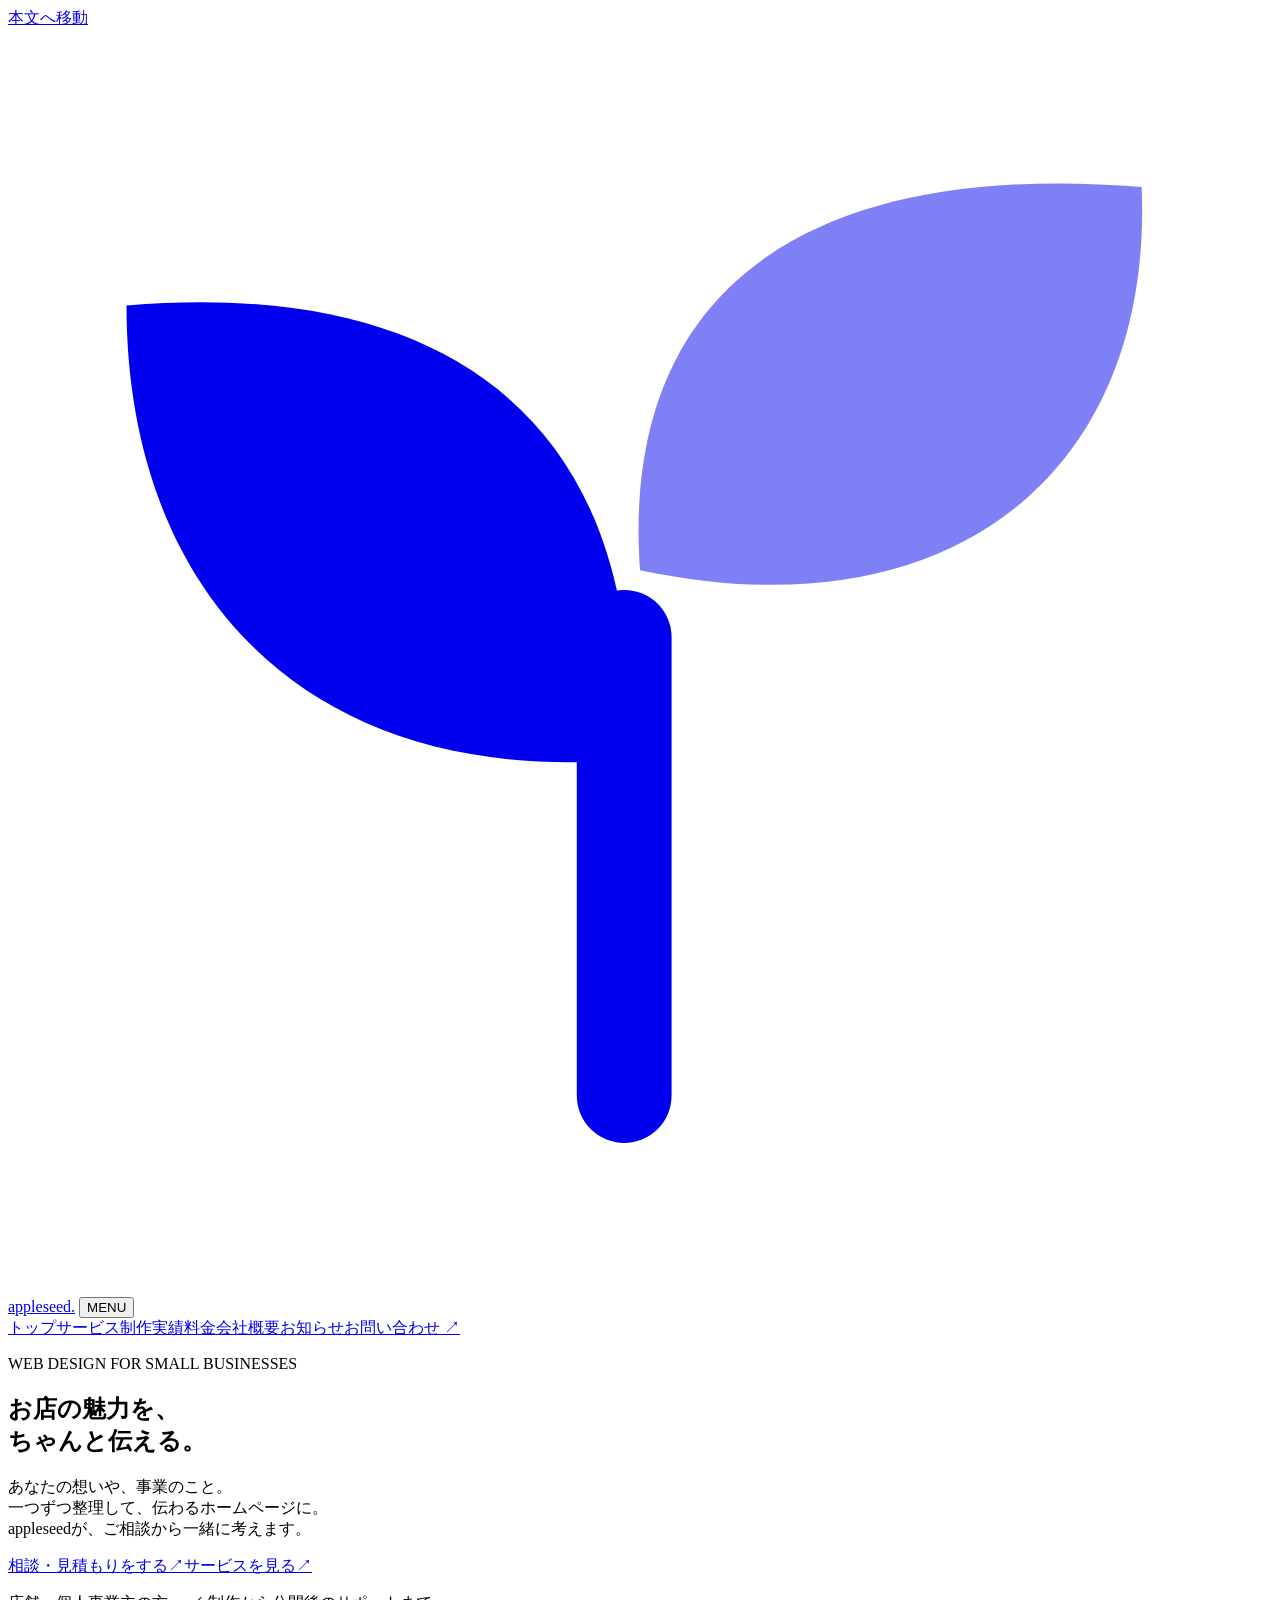
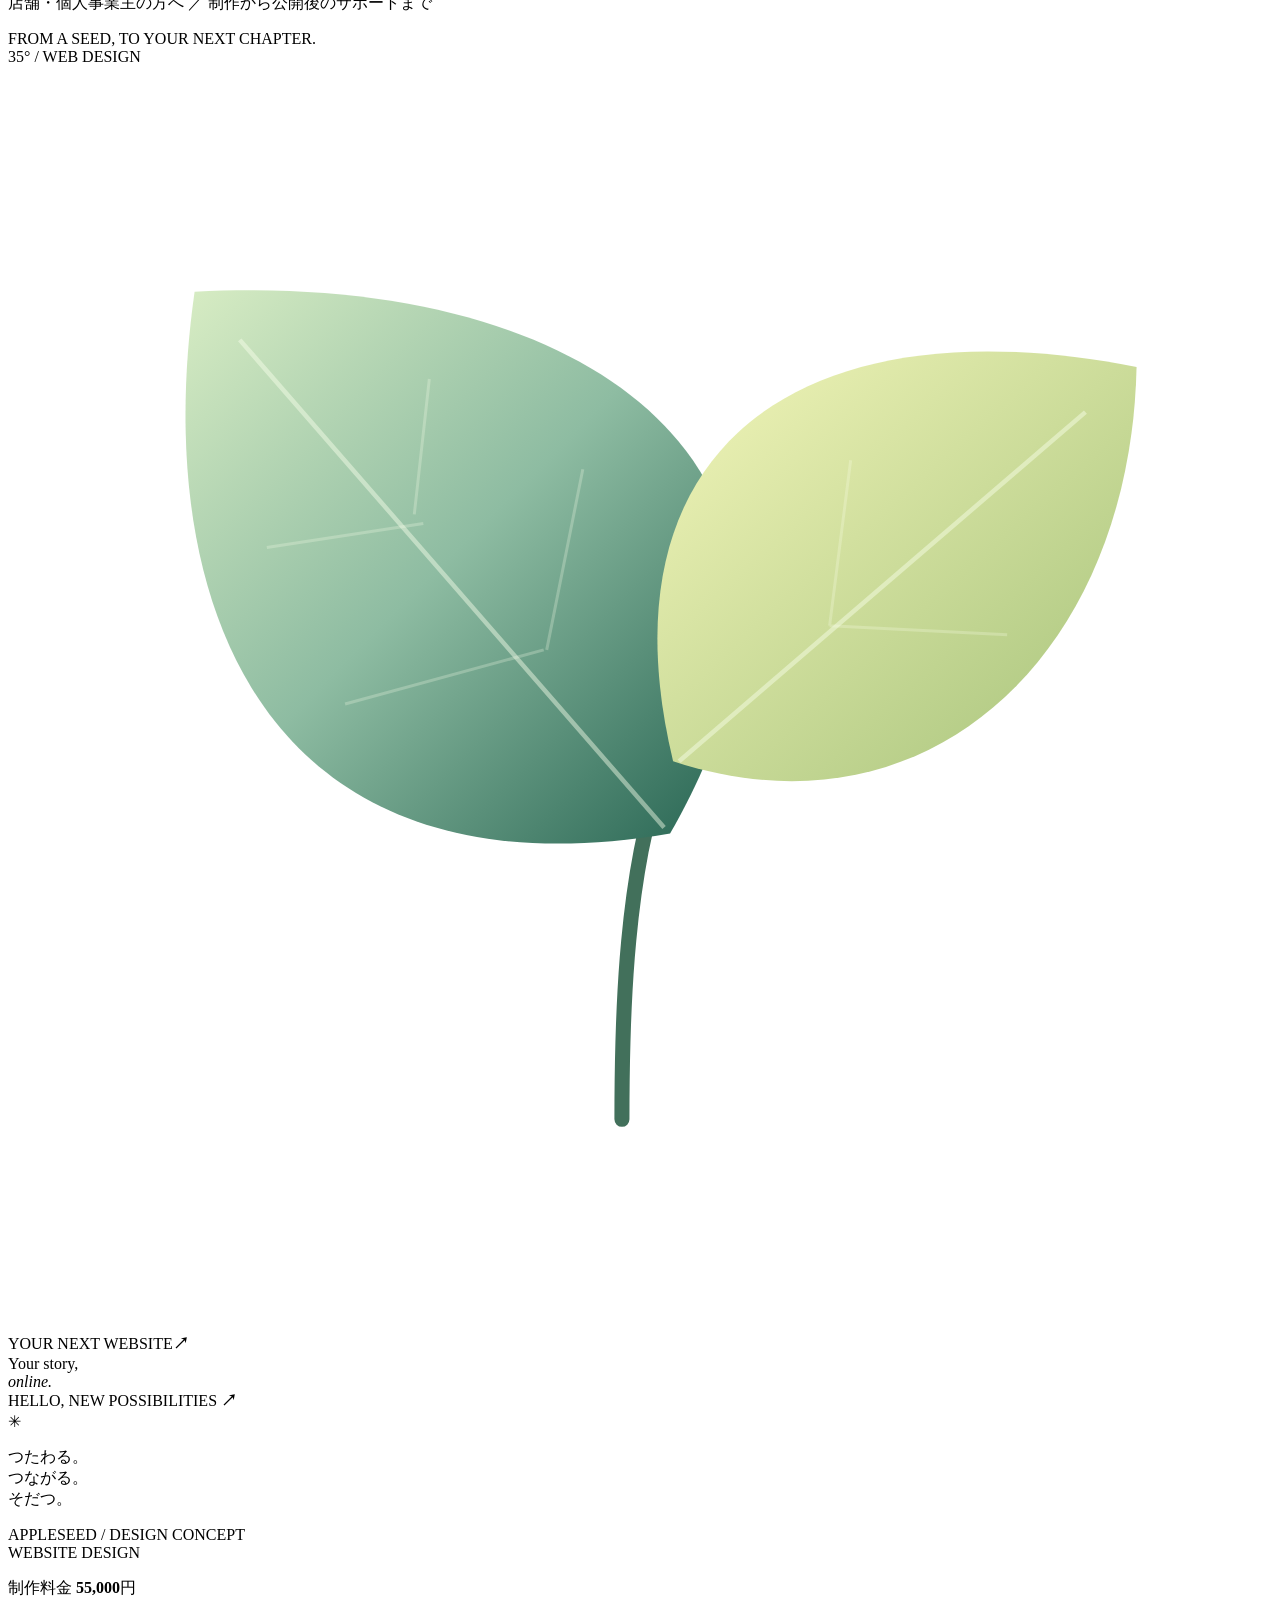
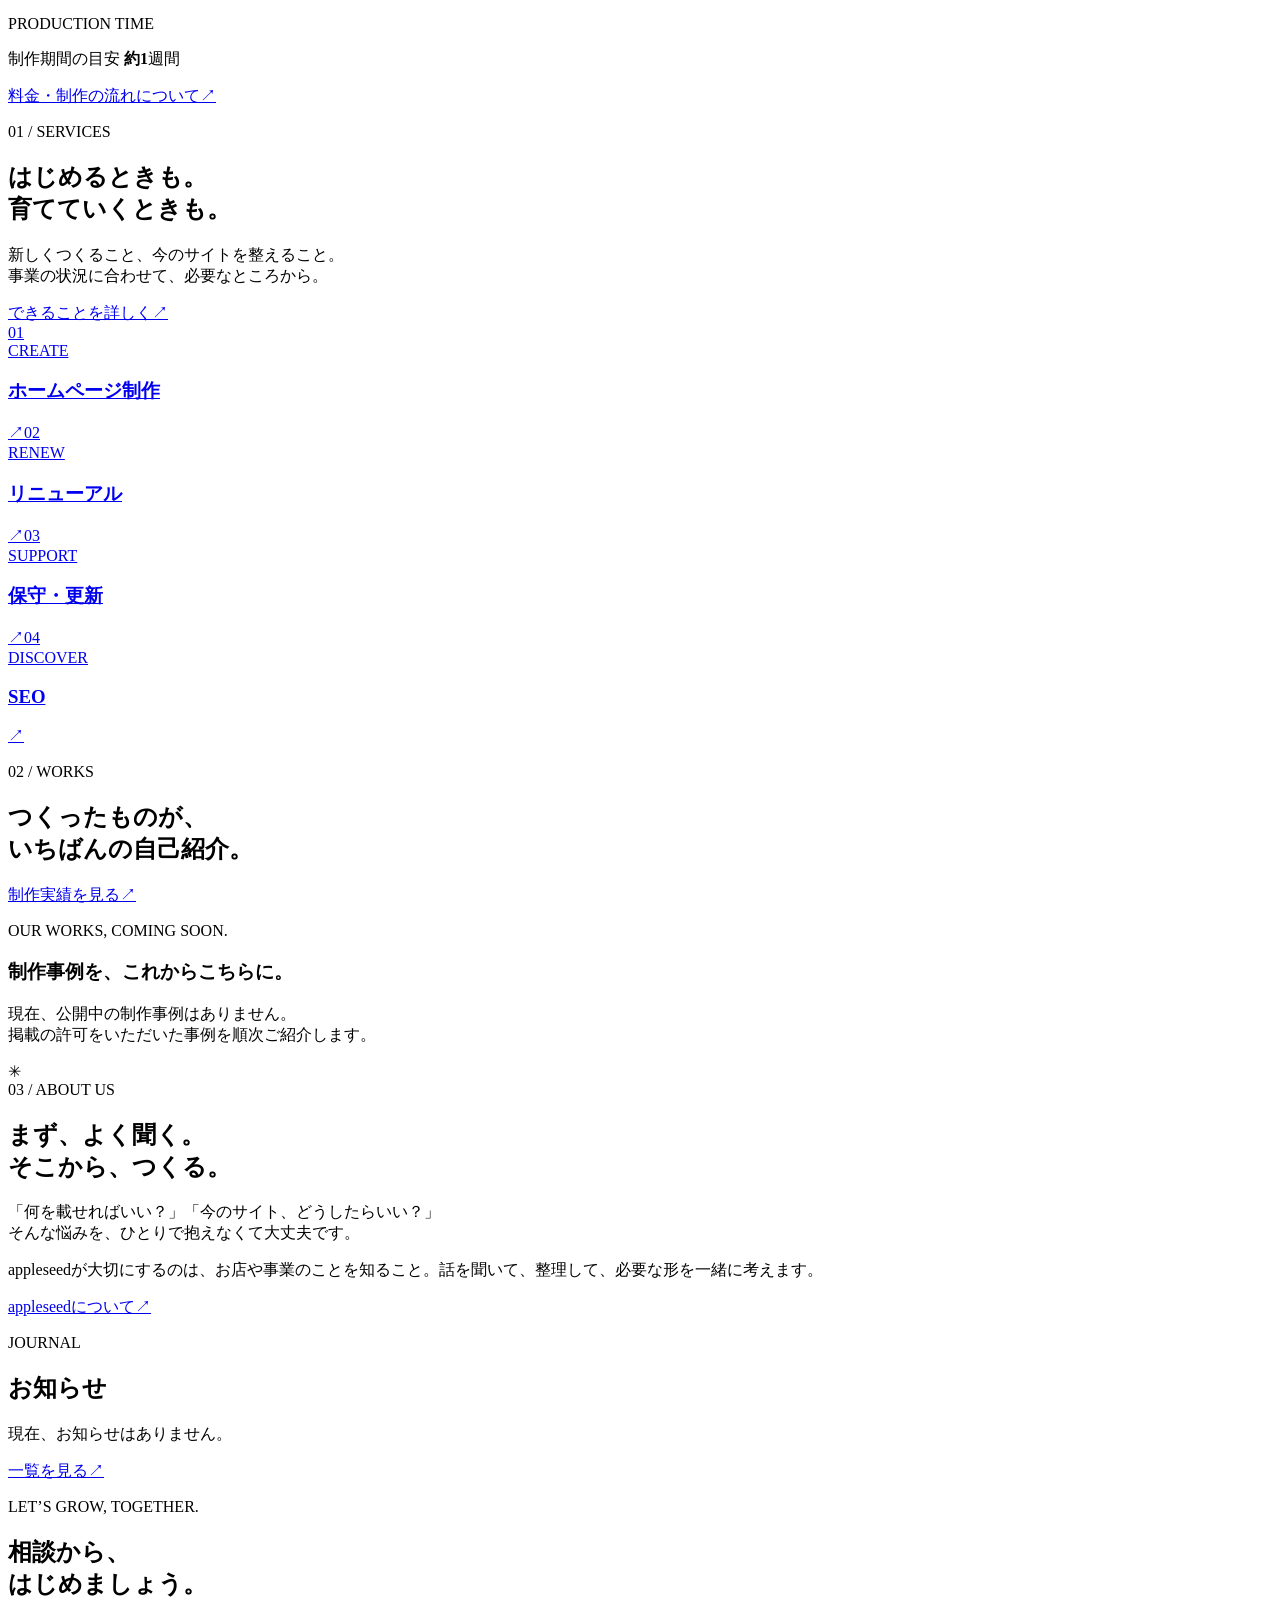
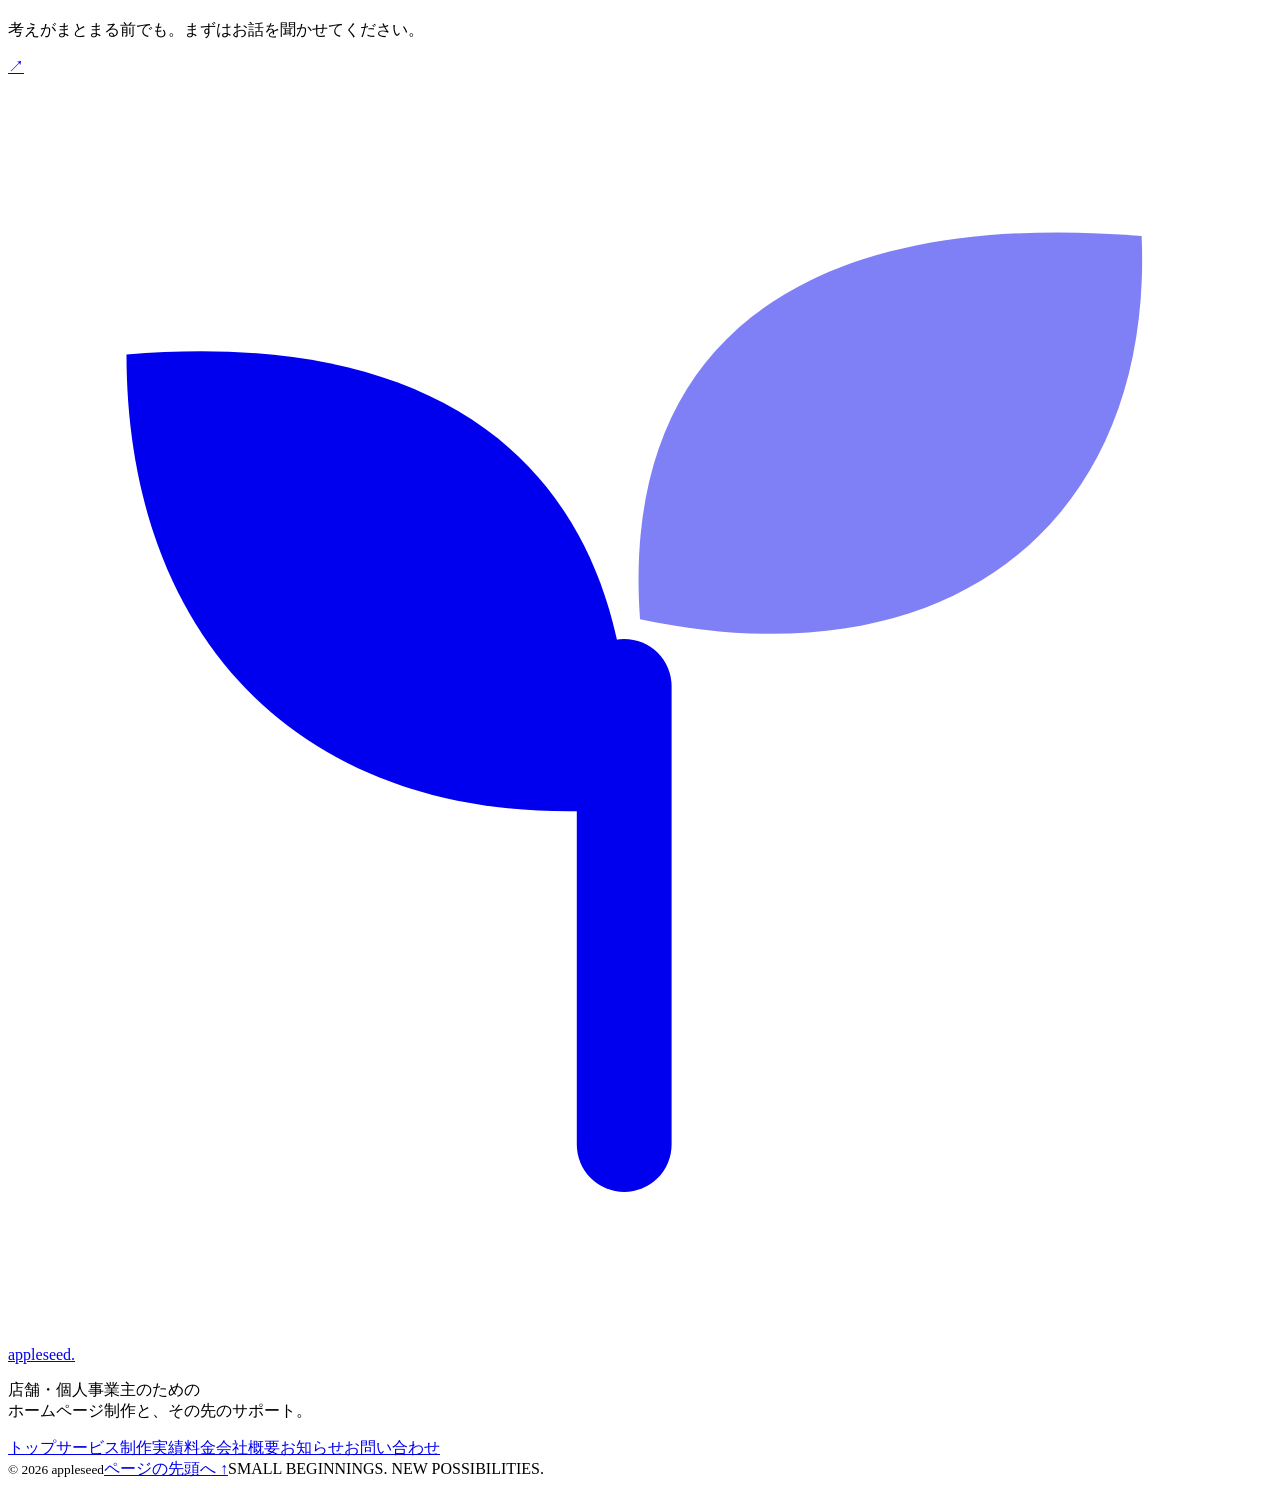
==== index.html @ d341de76 "Add files via upload" ====
<!doctype html>
<html lang="ja"><head>
<meta charset="utf-8"><meta name="viewport" content="width=device-width, initial-scale=1">
<title>appleseed｜店舗・個人事業主のホームページ制作</title><meta name="description" content="店舗・個人事業主のホームページ制作、リニューアル、保守・更新、SEO。appleseedは事業の悩みに向き合い、相談から一緒に考えます。"><meta name="theme-color" content="#f6f7f2">
<link rel="preconnect" href="https://fonts.googleapis.com"><link rel="preconnect" href="https://fonts.gstatic.com" crossorigin>
<link href="https://fonts.googleapis.com/css2?family=Manrope:wght@400;500;600;700;800&amp;family=Noto+Sans+JP:wght@400;500;600;700;800&amp;display=swap" rel="stylesheet">
<link rel="stylesheet" href="assets/css/style.css"><script src="assets/js/main.js" defer></script>
</head><body id="page-top" data-page="index.html"><a class="skip-link" href="#main">本文へ移動</a>
<header class="site-header"><div class="header-inner"><a class="brand" href="index.html" aria-label="appleseed トップ"><svg class="brand-mark" viewBox="0 0 32 32" fill="none" aria-hidden="true"><path d="M15.6 27V15.4" stroke="currentColor" stroke-width="2.4" stroke-linecap="round"/><path d="M15.7 18.5C7.5 19.2 3 14.2 3 7c8.2-.7 13.2 3 12.7 11.5Z" fill="currentColor"/><path d="M16 13.7C15.5 6.7 20.1 3.3 28.7 4c.3 7.1-4.7 11.4-12.7 9.7Z" fill="currentColor" opacity=".5"/></svg><span>appleseed<span class="brand-dot">.</span></span></a>
<button class="menu-toggle" type="button" aria-expanded="false" aria-controls="primary-nav" aria-label="メニューを開く"><span>MENU</span><i aria-hidden="true"></i></button>
<nav id="primary-nav" class="primary-nav" aria-label="メインナビゲーション"><a href="index.html" aria-current="page">トップ</a><a href="services.html">サービス</a><a href="works.html">制作実績</a><a href="pricing.html">料金</a><a href="about.html">会社概要</a><a href="news.html">お知らせ</a><a class="nav-contact" href="contact.html">お問い合わせ <span class="arrow" aria-hidden="true">↗</span></a></nav>
</div></header><main id="main">
<section class="wrap home-hero"><div class="hero-copy"><p class="eyebrow"><span class="status-dot"></span>WEB DESIGN FOR SMALL BUSINESSES</p><h1>お店の魅力を、<br><span>ちゃんと伝える。</span></h1><p class="hero-description">あなたの想いや、事業のこと。<br>一つずつ整理して、伝わるホームページに。<br>appleseedが、ご相談から一緒に考えます。</p><div class="hero-actions"><a class="button button-primary" href="contact.html">相談・見積もりをする<span class="arrow" aria-hidden="true">↗</span></a><a class="text-link" href="services.html">サービスを見る<span class="arrow" aria-hidden="true">↗</span></a></div><p class="hero-audience">店舗・個人事業主の方へ <span>／</span> 制作から公開後のサポートまで</p></div><div class="hero-art" role="img" aria-label="種が芽吹くモチーフと、ホームページのデザインを組み合わせたイメージ">
  <span class="art-caption">FROM A SEED, TO YOUR NEXT CHAPTER.</span>
  <div class="art-orbit"></div><span class="art-coordinate">35° / WEB DESIGN</span>
  <svg class="seed-sculpture" viewBox="0 0 420 420" aria-hidden="true"><defs><linearGradient id="leaf-a" x1="0" y1="0" x2="1" y2="1"><stop stop-color="#d7ecc3"/><stop offset=".48" stop-color="#8ebca2"/><stop offset="1" stop-color="#256351"/></linearGradient><linearGradient id="leaf-b" x1="0" y1="0" x2="1" y2="1"><stop stop-color="#f3f6ba"/><stop offset="1" stop-color="#a5c27a"/></linearGradient></defs><path d="M204 350c0-70 6-115 33-158" fill="none" stroke="#42705b" stroke-width="5" stroke-linecap="round"/><path d="M220 255C86 278 47 180 62 75c137-7 225 64 158 180Z" fill="url(#leaf-a)"/><path d="M221 231C196 127 263 78 375 100c-2 95-69 159-154 131Z" fill="url(#leaf-b)"/><path d="M218 253 77 91M223 231l135-116" stroke="#f9ffeb" stroke-opacity=".45" stroke-width="1.5"/><path d="m135 149 5-45m39 90 12-60m-53 18-52 8m92 34-66 18m161-26 7-55m-7 55 59 3" stroke="#f9ffeb" stroke-opacity=".25" fill="none"/></svg>
  <div class="design-window"><div class="window-toolbar"><span><i></i><i></i><i></i></span><span>YOUR NEXT WEBSITE</span><b>↗</b></div><div class="window-content"><div class="window-brand">Your story,<br><em>online.</em></div><div class="window-layout"><span></span><span></span><span></span></div><span class="window-button">HELLO, NEW POSSIBILITIES <b>↗</b></span></div></div>
  <div class="art-note"><span>✳</span><p>つたわる。<br>つながる。<br>そだつ。</p></div><span class="art-bottom">APPLESEED / DESIGN CONCEPT</span>
</div></section>
<div class="wrap"><div class="facts-bar"><div><span class="tiny-label">WEBSITE DESIGN</span><p>制作料金 <strong>55,000</strong><span>円</span></p></div><div><span class="tiny-label">PRODUCTION TIME</span><p>制作期間の目安 <strong>約1</strong><span>週間</span></p></div><a class="text-link" href="pricing.html">料金・制作の流れについて<span class="arrow" aria-hidden="true">↗</span></a></div></div>
<section class="wrap section home-services"><div class="section-intro"><p class="eyebrow">01 / SERVICES</p><h2>はじめるときも。<br>育てていくときも。</h2><p>新しくつくること、今のサイトを整えること。<br>事業の状況に合わせて、必要なところから。</p><a class="text-link" href="services.html">できることを詳しく<span class="arrow" aria-hidden="true">↗</span></a></div><div class="service-preview-list"><a class="service-preview-row" href="services.html#service-01"><span class="row-number">01</span><div><span class="tiny-label">CREATE</span><h3>ホームページ制作</h3></div><span class="arrow" aria-hidden="true">↗</span></a><a class="service-preview-row" href="services.html#service-02"><span class="row-number">02</span><div><span class="tiny-label">RENEW</span><h3>リニューアル</h3></div><span class="arrow" aria-hidden="true">↗</span></a><a class="service-preview-row" href="services.html#service-03"><span class="row-number">03</span><div><span class="tiny-label">SUPPORT</span><h3>保守・更新</h3></div><span class="arrow" aria-hidden="true">↗</span></a><a class="service-preview-row" href="services.html#service-04"><span class="row-number">04</span><div><span class="tiny-label">DISCOVER</span><h3>SEO</h3></div><span class="arrow" aria-hidden="true">↗</span></a></div></section>
<section class="works-teaser"><div class="wrap section"><div class="section-heading"><div><p class="eyebrow">02 / WORKS</p><h2>つくったものが、<br>いちばんの自己紹介。</h2></div><a class="text-link" href="works.html">制作実績を見る<span class="arrow" aria-hidden="true">↗</span></a></div><div class="works-placeholder"><div class="outline-browser" aria-hidden="true"><span></span><i></i><i></i><i></i></div><div><p class="tiny-label">OUR WORKS, COMING SOON.</p><h3>制作事例を、これからこちらに。</h3><p>現在、公開中の制作事例はありません。<br>掲載の許可をいただいた事例を順次ご紹介します。</p></div><span class="placeholder-flower" aria-hidden="true">✳</span></div></div></section>
<section class="wrap section home-about"><div class="about-statement"><span class="eyebrow">03 / ABOUT US</span><h2>まず、よく聞く。<br>そこから、つくる。</h2><div class="statement-line"></div></div><div class="about-message"><p>「何を載せればいい？」「今のサイト、どうしたらいい？」<br>そんな悩みを、ひとりで抱えなくて大丈夫です。</p><p>appleseedが大切にするのは、お店や事業のことを知ること。話を聞いて、整理して、必要な形を一緒に考えます。</p><a class="text-link" href="about.html">appleseedについて<span class="arrow" aria-hidden="true">↗</span></a></div></section>
<section class="wrap home-news"><div><p class="eyebrow">JOURNAL</p><h2>お知らせ</h2></div><p>現在、お知らせはありません。</p><a class="text-link" href="news.html">一覧を見る<span class="arrow" aria-hidden="true">↗</span></a></section></main><section class="contact-banner"><div class="wrap banner-inner"><div><p class="eyebrow">LET’S GROW, TOGETHER.</p><h2>相談から、<br class="small-only">はじめましょう。</h2><p>考えがまとまる前でも。まずはお話を聞かせてください。</p></div><a href="contact.html" class="circle-link" aria-label="お問い合わせページへ"><span class="arrow" aria-hidden="true">↗</span></a></div></section><footer class="site-footer"><div class="wrap footer-top"><div><a class="brand" href="index.html" aria-label="appleseed トップ"><svg class="brand-mark" viewBox="0 0 32 32" fill="none" aria-hidden="true"><path d="M15.6 27V15.4" stroke="currentColor" stroke-width="2.4" stroke-linecap="round"/><path d="M15.7 18.5C7.5 19.2 3 14.2 3 7c8.2-.7 13.2 3 12.7 11.5Z" fill="currentColor"/><path d="M16 13.7C15.5 6.7 20.1 3.3 28.7 4c.3 7.1-4.7 11.4-12.7 9.7Z" fill="currentColor" opacity=".5"/></svg><span>appleseed<span class="brand-dot">.</span></span></a><p>店舗・個人事業主のための<br>ホームページ制作と、その先のサポート。</p></div><nav aria-label="フッターナビゲーション"><a href="index.html">トップ</a><a href="services.html">サービス</a><a href="works.html">制作実績</a><a href="pricing.html">料金</a><a href="about.html">会社概要</a><a href="news.html">お知らせ</a><a href="contact.html">お問い合わせ</a></nav></div><div class="wrap footer-bottom"><small>© <span id="year">2026</span> appleseed</small><a href="#page-top">ページの先頭へ ↑</a><span>SMALL BEGINNINGS. NEW POSSIBILITIES.</span></div></footer></body></html>
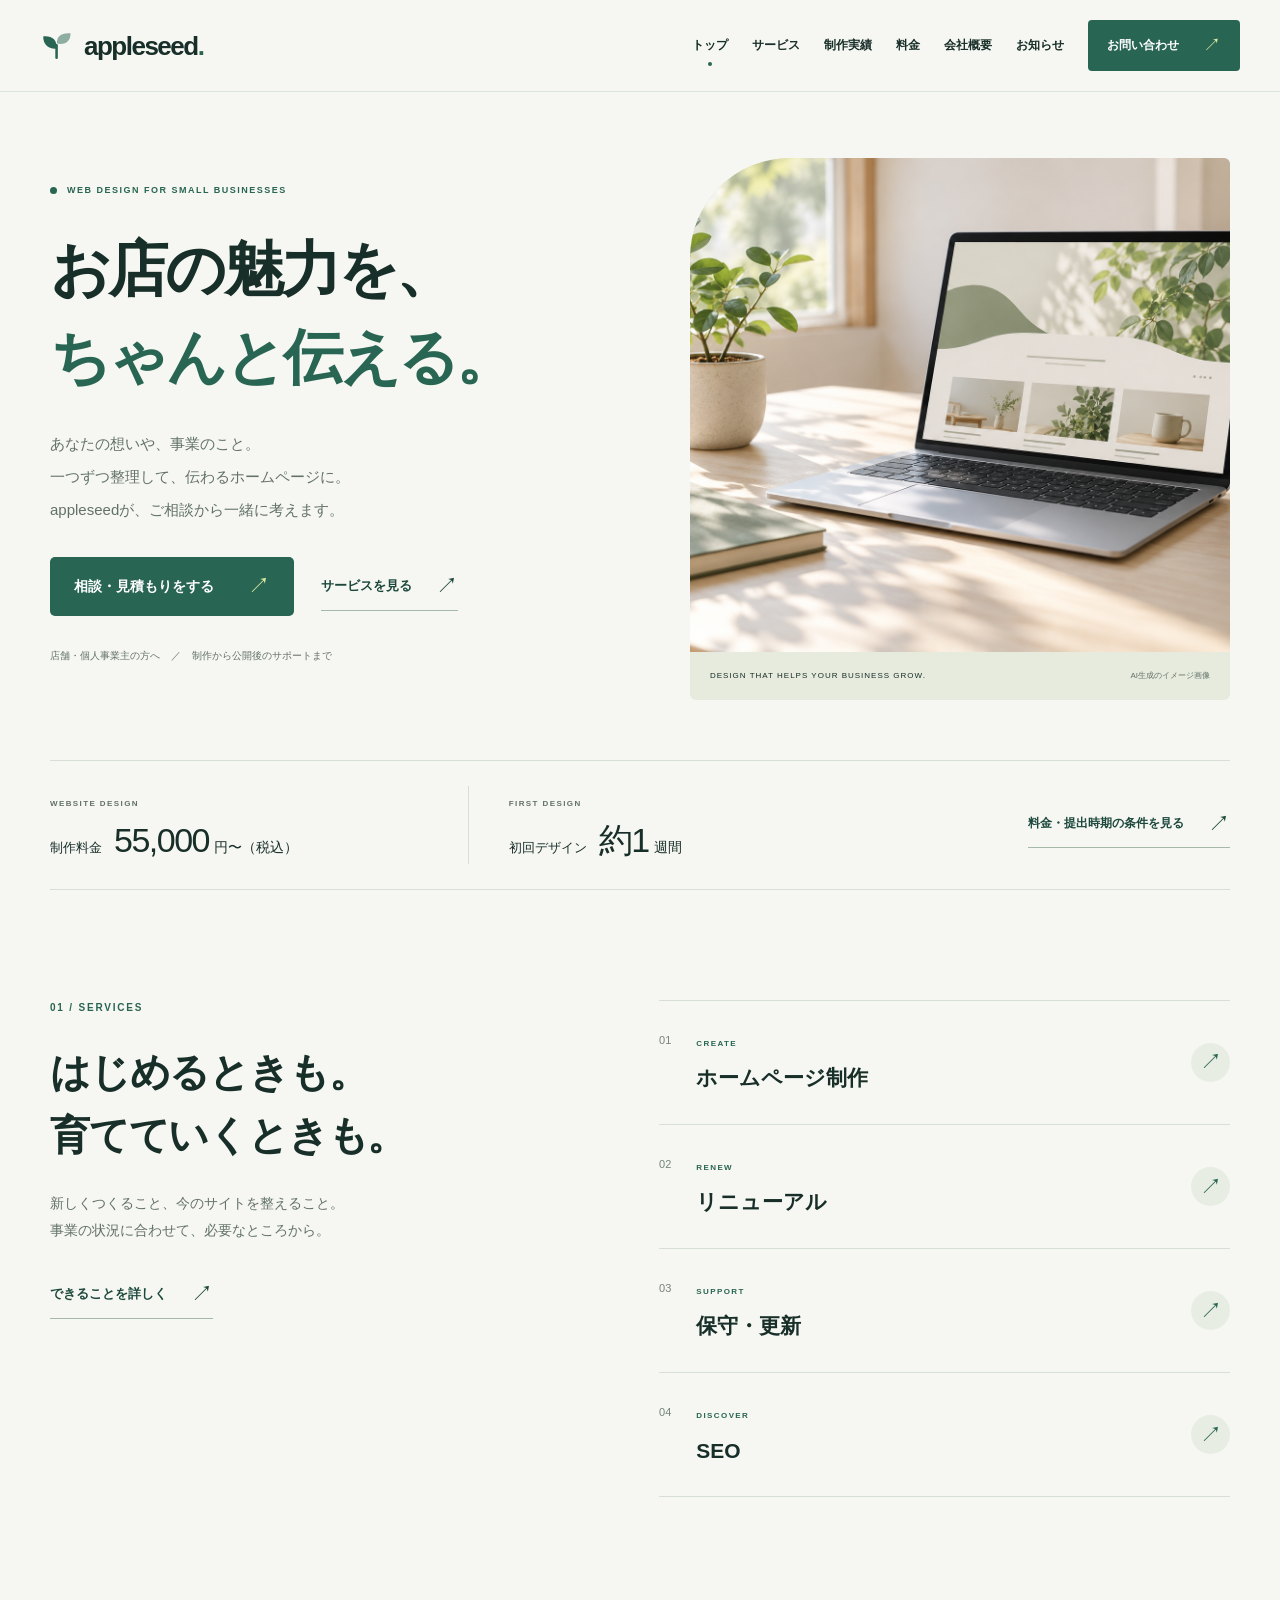
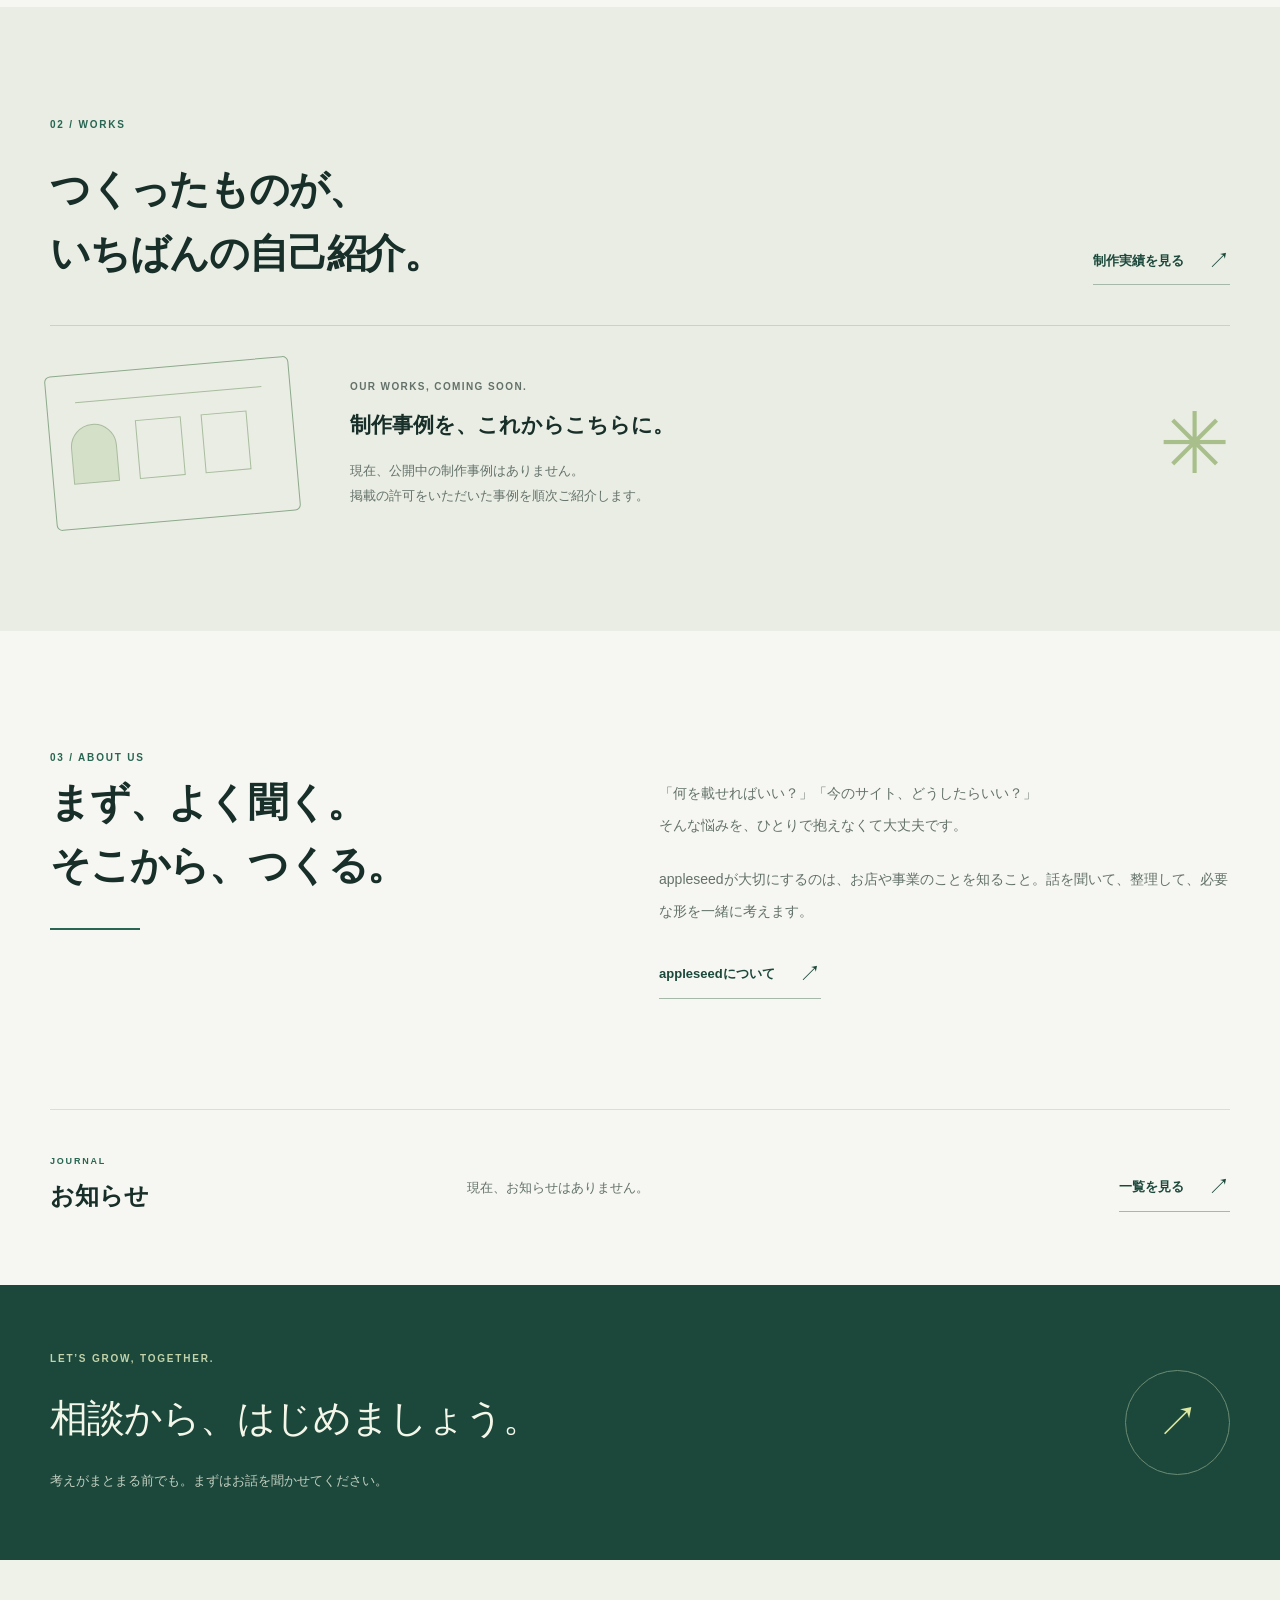
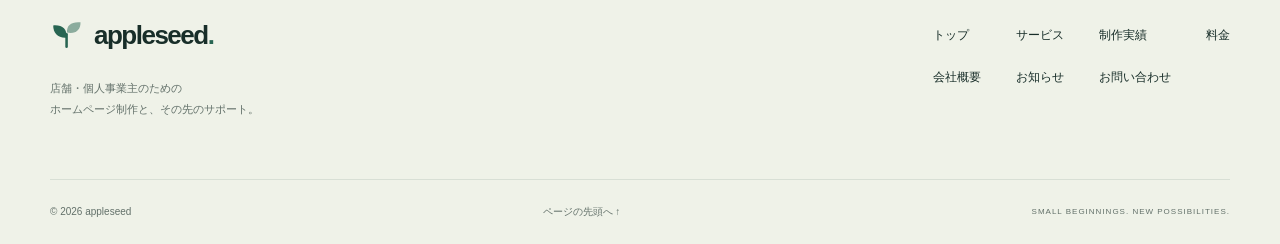
==== commit b9c2b207: "Add files via upload" ====
--- a/index.html
+++ b/index.html
@@ -10,15 +10,9 @@
 <button class="menu-toggle" type="button" aria-expanded="false" aria-controls="primary-nav" aria-label="メニューを開く"><span>MENU</span><i aria-hidden="true"></i></button>
 <nav id="primary-nav" class="primary-nav" aria-label="メインナビゲーション"><a href="index.html" aria-current="page">トップ</a><a href="services.html">サービス</a><a href="works.html">制作実績</a><a href="pricing.html">料金</a><a href="about.html">会社概要</a><a href="news.html">お知らせ</a><a class="nav-contact" href="contact.html">お問い合わせ <span class="arrow" aria-hidden="true">↗</span></a></nav>
 </div></header><main id="main">
-<section class="wrap home-hero"><div class="hero-copy"><p class="eyebrow"><span class="status-dot"></span>WEB DESIGN FOR SMALL BUSINESSES</p><h1>お店の魅力を、<br><span>ちゃんと伝える。</span></h1><p class="hero-description">あなたの想いや、事業のこと。<br>一つずつ整理して、伝わるホームページに。<br>appleseedが、ご相談から一緒に考えます。</p><div class="hero-actions"><a class="button button-primary" href="contact.html">相談・見積もりをする<span class="arrow" aria-hidden="true">↗</span></a><a class="text-link" href="services.html">サービスを見る<span class="arrow" aria-hidden="true">↗</span></a></div><p class="hero-audience">店舗・個人事業主の方へ <span>／</span> 制作から公開後のサポートまで</p></div><div class="hero-art" role="img" aria-label="種が芽吹くモチーフと、ホームページのデザインを組み合わせたイメージ">
-  <span class="art-caption">FROM A SEED, TO YOUR NEXT CHAPTER.</span>
-  <div class="art-orbit"></div><span class="art-coordinate">35° / WEB DESIGN</span>
-  <svg class="seed-sculpture" viewBox="0 0 420 420" aria-hidden="true"><defs><linearGradient id="leaf-a" x1="0" y1="0" x2="1" y2="1"><stop stop-color="#d7ecc3"/><stop offset=".48" stop-color="#8ebca2"/><stop offset="1" stop-color="#256351"/></linearGradient><linearGradient id="leaf-b" x1="0" y1="0" x2="1" y2="1"><stop stop-color="#f3f6ba"/><stop offset="1" stop-color="#a5c27a"/></linearGradient></defs><path d="M204 350c0-70 6-115 33-158" fill="none" stroke="#42705b" stroke-width="5" stroke-linecap="round"/><path d="M220 255C86 278 47 180 62 75c137-7 225 64 158 180Z" fill="url(#leaf-a)"/><path d="M221 231C196 127 263 78 375 100c-2 95-69 159-154 131Z" fill="url(#leaf-b)"/><path d="M218 253 77 91M223 231l135-116" stroke="#f9ffeb" stroke-opacity=".45" stroke-width="1.5"/><path d="m135 149 5-45m39 90 12-60m-53 18-52 8m92 34-66 18m161-26 7-55m-7 55 59 3" stroke="#f9ffeb" stroke-opacity=".25" fill="none"/></svg>
-  <div class="design-window"><div class="window-toolbar"><span><i></i><i></i><i></i></span><span>YOUR NEXT WEBSITE</span><b>↗</b></div><div class="window-content"><div class="window-brand">Your story,<br><em>online.</em></div><div class="window-layout"><span></span><span></span><span></span></div><span class="window-button">HELLO, NEW POSSIBILITIES <b>↗</b></span></div></div>
-  <div class="art-note"><span>✳</span><p>つたわる。<br>つながる。<br>そだつ。</p></div><span class="art-bottom">APPLESEED / DESIGN CONCEPT</span>
-</div></section>
-<div class="wrap"><div class="facts-bar"><div><span class="tiny-label">WEBSITE DESIGN</span><p>制作料金 <strong>55,000</strong><span>円</span></p></div><div><span class="tiny-label">PRODUCTION TIME</span><p>制作期間の目安 <strong>約1</strong><span>週間</span></p></div><a class="text-link" href="pricing.html">料金・制作の流れについて<span class="arrow" aria-hidden="true">↗</span></a></div></div>
+<section class="wrap home-hero"><div class="hero-copy"><p class="eyebrow"><span class="status-dot"></span>WEB DESIGN FOR SMALL BUSINESSES</p><h1>お店の魅力を、<br><span>ちゃんと伝える。</span></h1><p class="hero-description">あなたの想いや、事業のこと。<br>一つずつ整理して、伝わるホームページに。<br>appleseedが、ご相談から一緒に考えます。</p><div class="hero-actions"><a class="button button-primary" href="contact.html">相談・見積もりをする<span class="arrow" aria-hidden="true">↗</span></a><a class="text-link" href="services.html">サービスを見る<span class="arrow" aria-hidden="true">↗</span></a></div><p class="hero-audience">店舗・個人事業主の方へ <span>／</span> 制作から公開後のサポートまで</p></div><figure class="hero-photo"><img src="assets/images/website-desk.png" width="1536" height="1024" fetchpriority="high" alt="自然光の差す机にノートパソコンと緑を配したイメージ"><figcaption>DESIGN THAT HELPS YOUR BUSINESS GROW.<span>AI生成のイメージ画像</span></figcaption></figure></section>
+<div class="wrap"><div class="facts-bar"><div><span class="tiny-label">WEBSITE DESIGN</span><p>制作料金 <strong>55,000</strong><span>円〜（税込）</span></p></div><div><span class="tiny-label">FIRST DESIGN</span><p>初回デザイン <strong>約1</strong><span>週間</span></p></div><a class="text-link" href="pricing.html">料金・提出時期の条件を見る<span class="arrow" aria-hidden="true">↗</span></a></div></div>
 <section class="wrap section home-services"><div class="section-intro"><p class="eyebrow">01 / SERVICES</p><h2>はじめるときも。<br>育てていくときも。</h2><p>新しくつくること、今のサイトを整えること。<br>事業の状況に合わせて、必要なところから。</p><a class="text-link" href="services.html">できることを詳しく<span class="arrow" aria-hidden="true">↗</span></a></div><div class="service-preview-list"><a class="service-preview-row" href="services.html#service-01"><span class="row-number">01</span><div><span class="tiny-label">CREATE</span><h3>ホームページ制作</h3></div><span class="arrow" aria-hidden="true">↗</span></a><a class="service-preview-row" href="services.html#service-02"><span class="row-number">02</span><div><span class="tiny-label">RENEW</span><h3>リニューアル</h3></div><span class="arrow" aria-hidden="true">↗</span></a><a class="service-preview-row" href="services.html#service-03"><span class="row-number">03</span><div><span class="tiny-label">SUPPORT</span><h3>保守・更新</h3></div><span class="arrow" aria-hidden="true">↗</span></a><a class="service-preview-row" href="services.html#service-04"><span class="row-number">04</span><div><span class="tiny-label">DISCOVER</span><h3>SEO</h3></div><span class="arrow" aria-hidden="true">↗</span></a></div></section>
 <section class="works-teaser"><div class="wrap section"><div class="section-heading"><div><p class="eyebrow">02 / WORKS</p><h2>つくったものが、<br>いちばんの自己紹介。</h2></div><a class="text-link" href="works.html">制作実績を見る<span class="arrow" aria-hidden="true">↗</span></a></div><div class="works-placeholder"><div class="outline-browser" aria-hidden="true"><span></span><i></i><i></i><i></i></div><div><p class="tiny-label">OUR WORKS, COMING SOON.</p><h3>制作事例を、これからこちらに。</h3><p>現在、公開中の制作事例はありません。<br>掲載の許可をいただいた事例を順次ご紹介します。</p></div><span class="placeholder-flower" aria-hidden="true">✳</span></div></div></section>
 <section class="wrap section home-about"><div class="about-statement"><span class="eyebrow">03 / ABOUT US</span><h2>まず、よく聞く。<br>そこから、つくる。</h2><div class="statement-line"></div></div><div class="about-message"><p>「何を載せればいい？」「今のサイト、どうしたらいい？」<br>そんな悩みを、ひとりで抱えなくて大丈夫です。</p><p>appleseedが大切にするのは、お店や事業のことを知ること。話を聞いて、整理して、必要な形を一緒に考えます。</p><a class="text-link" href="about.html">appleseedについて<span class="arrow" aria-hidden="true">↗</span></a></div></section>
-<section class="wrap home-news"><div><p class="eyebrow">JOURNAL</p><h2>お知らせ</h2></div><p>現在、お知らせはありません。</p><a class="text-link" href="news.html">一覧を見る<span class="arrow" aria-hidden="true">↗</span></a></section></main><section class="contact-banner"><div class="wrap banner-inner"><div><p class="eyebrow">LET’S GROW, TOGETHER.</p><h2>相談から、<br class="small-only">はじめましょう。</h2><p>考えがまとまる前でも。まずはお話を聞かせてください。</p></div><a href="contact.html" class="circle-link" aria-label="お問い合わせページへ"><span class="arrow" aria-hidden="true">↗</span></a></div></section><footer class="site-footer"><div class="wrap footer-top"><div><a class="brand" href="index.html" aria-label="appleseed トップ"><svg class="brand-mark" viewBox="0 0 32 32" fill="none" aria-hidden="true"><path d="M15.6 27V15.4" stroke="currentColor" stroke-width="2.4" stroke-linecap="round"/><path d="M15.7 18.5C7.5 19.2 3 14.2 3 7c8.2-.7 13.2 3 12.7 11.5Z" fill="currentColor"/><path d="M16 13.7C15.5 6.7 20.1 3.3 28.7 4c.3 7.1-4.7 11.4-12.7 9.7Z" fill="currentColor" opacity=".5"/></svg><span>appleseed<span class="brand-dot">.</span></span></a><p>店舗・個人事業主のための<br>ホームページ制作と、その先のサポート。</p></div><nav aria-label="フッターナビゲーション"><a href="index.html">トップ</a><a href="services.html">サービス</a><a href="works.html">制作実績</a><a href="pricing.html">料金</a><a href="about.html">会社概要</a><a href="news.html">お知らせ</a><a href="contact.html">お問い合わせ</a></nav></div><div class="wrap footer-bottom"><small>© <span id="year">2026</span> appleseed</small><a href="#page-top">ページの先頭へ ↑</a><span>SMALL BEGINNINGS. NEW POSSIBILITIES.</span></div></footer></body></html>
+<section class="wrap home-news"><div><p class="eyebrow">JOURNAL</p><h2>お知らせ</h2></div><p>現在、お知らせはありません。</p><a class="text-link" href="news.html">一覧を見る<span class="arrow" aria-hidden="true">↗</span></a></section></main><section class="contact-banner"><div class="wrap banner-inner"><div><p class="eyebrow">LET’S GROW, TOGETHER.</p><h2>相談から、<br class="small-only">はじめましょう。</h2><p>考えがまとまる前でも。まずはお話を聞かせてください。</p></div><a href="contact.html" class="circle-link" aria-label="お問い合わせページへ"><span class="arrow" aria-hidden="true">↗</span></a></div></section><footer class="site-footer"><div class="wrap footer-top"><div><a class="brand" href="index.html" aria-label="appleseed トップ"><svg class="brand-mark" viewBox="0 0 32 32" fill="none" aria-hidden="true"><path d="M15.6 27V15.4" stroke="currentColor" stroke-width="2.4" stroke-linecap="round"/><path d="M15.7 18.5C7.5 19.2 3 14.2 3 7c8.2-.7 13.2 3 12.7 11.5Z" fill="currentColor"/><path d="M16 13.7C15.5 6.7 20.1 3.3 28.7 4c.3 7.1-4.7 11.4-12.7 9.7Z" fill="currentColor" opacity=".5"/></svg><span>appleseed<span class="brand-dot">.</span></span></a><p>店舗・個人事業主のための<br>ホームページ制作と、その先のサポート。</p></div><nav aria-label="フッターナビゲーション"><a href="index.html">トップ</a><a href="services.html">サービス</a><a href="works.html">制作実績</a><a href="pricing.html">料金</a><a href="about.html">会社概要</a><a href="news.html">お知らせ</a><a href="contact.html">お問い合わせ</a></nav></div><div class="wrap footer-bottom"><small>© <span id="year">2026</span> appleseed</small><a href="#page-top">ページの先頭へ ↑</a><span>SMALL BEGINNINGS. NEW POSSIBILITIES.</span></div></footer></body></html>
--- a/assets/css/style.css
+++ b/assets/css/style.css
@@ -0,0 +1,489 @@
+:root {
+  --paper: #f6f7f2;
+  --white: #fff;
+  --ink: #182e29;
+  --green: #286552;
+  --green-dark: #1c483c;
+  --muted: #63716a;
+  --line: #d8dfd5;
+  --sage: #e6ebdd;
+  --lime: #dde8a1;
+  --font: 'Manrope', 'Noto Sans JP', sans-serif;
+}
+* { box-sizing: border-box; }
+html { scroll-behavior: smooth; scroll-padding-top: 112px; }
+body { margin: 0; color: var(--ink); background: var(--paper); font: 15px/1.95 var(--font); -webkit-font-smoothing: antialiased; }
+[hidden] { display: none !important; }
+::selection { color: var(--ink); background: var(--lime); }
+a { color: inherit; text-decoration: none; }
+button, input, select, textarea { font: inherit; }
+button, a { -webkit-tap-highlight-color: transparent; }
+button { cursor: pointer; }
+svg { display: block; max-width: 100%; }
+h1, h2, h3, p { margin: 0; }
+h1, h2, h3 { font-weight: 700; }
+a:focus-visible, button:focus-visible, input:focus-visible, select:focus-visible, textarea:focus-visible, [tabindex]:focus-visible { outline: 3px solid #9fb63d; outline-offset: 5px; }
+.wrap { width: min(1180px, calc(100% - 80px)); margin-inline: auto; }
+.section { padding-block: 110px; }
+.eyebrow, .tiny-label { font-size: 10px; font-weight: 700; line-height: 1.5; letter-spacing: 1.8px; }
+.eyebrow { color: var(--green); margin-bottom: 26px; }
+.tiny-label { color: var(--muted); letter-spacing: 1.4px; }
+.arrow { display: inline-block; font-size: 22px; font-weight: 400; line-height: 1; transition: transform .2s; }
+a:hover > .arrow { transform: translate(2px,-2px); }
+.button { min-height: 58px; display: inline-flex; align-items: center; justify-content: space-between; gap: 34px; padding: 15px 23px; border: 1px solid transparent; border-radius: 5px; font-size: 14px; font-weight: 600; transition: background .2s, color .2s; }
+.button-primary { color: #fff; background: var(--green); }
+.button-primary:hover { background: var(--green-dark); }
+.button-primary .arrow { color: var(--lime); }
+.button-outline { border-color: #a8b8aa; background: transparent; color: var(--green-dark); }
+.button-outline:hover { background: var(--sage); }
+.text-link { display: inline-flex; align-items: center; gap: 24px; color: var(--green-dark); font-weight: 600; font-size: 13px; padding: 11px 0; border-bottom: 1px solid #a6b8a8; }
+.small-note { color: var(--muted); font-size: 12px; line-height: 1.8; }
+.skip-link { position: absolute; left: 20px; top: -90px; z-index: 100; background: var(--green-dark); color: white; padding: 10px 20px; }
+.skip-link:focus { top: 10px; }
+.site-header { height: 92px; position: sticky; z-index: 30; top: 0; background: rgba(246,247,242,.95); border-bottom: 1px solid rgba(216,223,213,.8); backdrop-filter: blur(12px); }
+.header-inner { height: 100%; width: min(1400px,calc(100% - 80px)); margin: auto; display: flex; align-items: center; justify-content: space-between; gap: 24px; }
+.brand { display: inline-flex; align-items: center; gap: 10px; font-size: 26px; line-height: 1; font-weight: 800; letter-spacing: -1.5px; white-space: nowrap; }
+.brand-mark { width: 34px; height: 34px; flex-shrink: 0; color: var(--green); }
+.brand-dot { color: var(--green); }
+.primary-nav { display: flex; align-items: center; gap: 24px; font-size: 12px; font-weight: 600; }
+.primary-nav > a { position: relative; padding-block: 14px; }
+.primary-nav > a:hover { color: var(--green); }
+.primary-nav > a[aria-current=page]:not(.nav-contact)::after { content: ''; position: absolute; height: 4px; width: 4px; border-radius: 50%; background: var(--green); bottom: 5px; left: calc(50% - 2px); }
+.primary-nav .nav-contact { background: var(--green); color: white; display: flex; align-items: center; gap: 24px; padding: 14px 19px; border-radius: 4px; }
+.primary-nav .nav-contact:hover { background: var(--green-dark); color: white; }
+.nav-contact .arrow { color: var(--lime); font-size: 18px; }
+.menu-toggle { display: none; }
+.home-hero { display: grid; grid-template-columns: 1.12fr 1fr; gap: 35px; align-items: center; padding-top: 66px; padding-bottom: 60px; }
+.hero-copy { padding-bottom: 8px; }
+.hero-copy .eyebrow { display: flex; align-items: center; gap: 10px; margin-bottom: 28px; font-size: 9px; letter-spacing: 1.5px; }
+.status-dot { height: 7px; width: 7px; background: var(--green); border-radius: 50%; }
+.hero-copy h1 { font-size: clamp(44px,4.65vw,66px); font-weight: 800; line-height: 1.48; letter-spacing: -2.8px; }
+.hero-copy h1 > span { color: var(--green); }
+.hero-description { margin-top: 25px; font-size: 15px; line-height: 2.2; color: var(--muted); }
+.hero-actions { display: flex; align-items: center; gap: 27px; margin-top: 31px; flex-wrap: wrap; }
+.hero-audience { color: var(--muted); font-size: 10px; margin-top: 30px; }
+.hero-audience span { padding-inline: 8px; }
+.hero-art { position: relative; min-width: 0; height: 494px; border-radius: 150px 5px 5px 5px; background: radial-gradient(ellipse at 70% 22%,#e8eddb 0,transparent 60%),#e2e9db; overflow: hidden; }
+.hero-art::before { content: ''; position: absolute; inset: 0; background-image: linear-gradient(#718b7310 1px,transparent 1px),linear-gradient(90deg,#718b7310 1px,transparent 1px); background-size: 44px 44px; }
+.art-caption { position: absolute; left: 120px; top: 28px; font-size: 7px; letter-spacing: 1.1px; color: #657c64; }
+.art-coordinate { position: absolute; right: 20px; top: 95px; font-size: 8px; letter-spacing: 1px; color: #526851; writing-mode: vertical-rl; }
+.art-orbit { position: absolute; width: 370px; height: 370px; border: 1px solid #a8b89d70; border-radius: 50%; top: 33px; left: 82px; }
+.seed-sculpture { width: 360px; height: 360px; position: absolute; top: -3px; left: 100px; transform: rotate(10deg); filter: drop-shadow(5px 25px 13px #536a4c20); }
+.design-window { width: 76%; position: absolute; top: 238px; left: 33px; border: 1px solid #fff; background: #ffffffec; border-radius: 6px; transform: rotate(-7deg); box-shadow: 0 22px 35px #324d3a20; }
+.window-toolbar { display: flex; align-items: center; justify-content: space-between; padding: 11px 15px; border-bottom: 1px solid #e7eadf; font-size: 7px; color: #71836d; letter-spacing: 1px; }
+.window-toolbar > span:first-child { display: flex; gap: 4px; }
+.window-toolbar i { display: block; width: 4px; height: 4px; border-radius: 50%; background: #afc3a7; }
+.window-toolbar b { font-size: 12px; }
+.window-content { padding: 22px 24px 17px; display: grid; grid-template-columns: 1fr 1fr; gap: 15px; }
+.window-brand { font-size: 29px; font-weight: 600; letter-spacing: -1px; line-height: 1.15; }
+.window-brand em { font-family: Georgia,serif; font-weight: 400; color: #4f7b54; }
+.window-layout { display: grid; grid-template-columns: 1.1fr 1fr; grid-template-rows: 30px 34px; gap: 7px; }
+.window-layout span { background: #d5e2c4; border-radius: 3px; }
+.window-layout span:first-child { grid-row: span 2; border-radius: 35px 35px 3px 3px; background: linear-gradient(130deg,#c6d8ad,#83a485); }
+.window-layout span:last-child { background: #ebeddf; }
+.window-button { grid-column: 1/-1; width: fit-content; font-size: 6px; background: var(--green); color: white; padding: 7px 9px; letter-spacing: .7px; }
+.window-button b { margin-left: 15px; }
+.art-note { position: absolute; right: 10px; top: 353px; width: 125px; height: 108px; background: #e9e9b8; display: flex; align-items: start; gap: 9px; padding: 20px 13px; transform: rotate(6deg); box-shadow: 0 6px 10px #354c3310; }
+.art-note > span { font-size: 23px; line-height: 1; }
+.art-note p { font-size: 11px; line-height: 1.8; font-weight: 500; }
+.art-bottom { position: absolute; bottom: 12px; left: 32px; font-size: 7px; letter-spacing: 1px; color: #546b50; }
+.facts-bar { border-block: 1px solid var(--line); display: grid; grid-template-columns: 1fr 1fr .9fr; align-items: center; padding: 25px 0; gap: 35px; }
+.facts-bar > div + div { border-left: 1px solid var(--line); padding-left: 40px; }
+.facts-bar .tiny-label { font-size: 8px; }
+.facts-bar p { margin-top: 3px; font-size: 13px; display: flex; align-items: baseline; gap: 12px; }
+.facts-bar strong { font-size: 34px; font-weight: 500; line-height: 1.35; letter-spacing: -1.5px; }
+.facts-bar p > span { margin-left: -7px; font-size: 14px; }
+.facts-bar > a { justify-self: end; font-size: 12px; }
+.section h2, .section-heading h2 { font-size: clamp(28px,3.1vw,40px); line-height: 1.6; letter-spacing: -1.2px; }
+.section-intro > p:not(.eyebrow) { margin: 22px 0 26px; color: var(--muted); font-size: 14px; }
+.home-services { display: grid; grid-template-columns: 1fr 1.1fr; gap: 90px; }
+.service-preview-row { display: flex; gap: 25px; border-bottom: 1px solid var(--line); align-items: center; padding: 25px 0; }
+.service-preview-row:first-child { border-top: 1px solid var(--line); }
+.row-number { font-size: 11px; color: #768578; align-self: start; padding-top: 4px; }
+.service-preview-row .tiny-label { font-size: 8px; color: var(--green); }
+.service-preview-row h3 { font-size: 21px; margin-top: 3px; font-weight: 600; }
+.service-preview-row > .arrow { margin-left: auto; width: 39px; height: 39px; background: #e8ede3; border-radius: 50%; display: grid; place-items: center; color: var(--green); }
+.service-preview-row:hover { background: #eff2e9; }
+.section-heading { display: flex; align-items: end; justify-content: space-between; gap: 40px; margin-bottom: 40px; }
+.section-heading > p { font-size: 14px; color: var(--muted); }
+.works-teaser { background: #e9ede3; }
+.works-placeholder { position: relative; display: flex; gap: 55px; align-items: center; border-top: 1px solid #c9d3c3; padding: 40px 0 0; }
+.works-placeholder h3 { font-size: 21px; margin-top: 11px; font-weight: 600; }
+.works-placeholder p:not(.tiny-label) { color: var(--muted); font-size: 13px; margin-top: 12px; }
+.outline-browser { width: 245px; height: 155px; border: 1px solid #8eaa8d; border-radius: 6px; position: relative; transform: rotate(-5deg); flex-shrink: 0; }
+.outline-browser > span { display: block; margin: 27px 28px 0; height: 1px; background: #a9bc9e; }
+.outline-browser i { display: inline-block; width: 46px; height: 59px; border: 1px solid #a9bc9e; margin: 22px 0 0 20px; }
+.outline-browser i:nth-child(2) { border-radius: 25px 25px 0 0; background: #d5e0c9; }
+.placeholder-flower { font-size: 85px; color: #a8bf8b; margin-left: auto; line-height: 1; font-family: sans-serif; }
+.home-about { display: grid; grid-template-columns: 1fr 1.1fr; gap: 90px; }
+.statement-line { width: 90px; height: 2px; background: var(--green); margin-top: 30px; }
+.about-message { padding-top: 37px; }
+.about-message p { font-size: 14px; color: var(--muted); margin-bottom: 23px; line-height: 2.25; }
+.home-news { display: grid; grid-template-columns: 1fr 1.6fr auto; align-items: center; gap: 25px; border-top: 1px solid var(--line); padding-block: 45px 65px; }
+.home-news .eyebrow { margin-bottom: 5px; font-size: 9px; }
+.home-news h2 { font-size: 24px; }
+.home-news > p { font-size: 13px; color: var(--muted); }
+.contact-banner { background: var(--green-dark); color: #f4f6e9; }
+.banner-inner { display: flex; align-items: center; justify-content: space-between; gap: 40px; padding-block: 66px; }
+.banner-inner .eyebrow { color: #c2d2a9; font-size: 10px; margin-bottom: 15px; }
+.banner-inner h2 { font-size: 38px; font-weight: 500; letter-spacing: -1px; }
+.banner-inner p:last-child { font-size: 13px; color: #c4cfc0; margin-top: 13px; }
+.circle-link { width: 105px; height: 105px; border: 1px solid #6b8b73; border-radius: 50%; display: grid; place-items: center; flex-shrink: 0; transition: background .2s; }
+.circle-link .arrow { font-size: 42px; color: var(--lime); }
+.circle-link:hover { background: #325c4d; }
+.site-footer { background: #eff2e8; }
+.footer-top { display: flex; align-items: start; justify-content: space-between; gap: 60px; padding-block: 58px; }
+.footer-top > div > p { color: var(--muted); font-size: 11px; margin-top: 17px; }
+.footer-top nav { display: grid; grid-template-columns: repeat(4,auto); gap: 19px 35px; padding-top: 6px; font-size: 12px; }
+.footer-top nav a:hover { color: var(--green); text-decoration: underline; text-underline-offset: 5px; }
+.footer-bottom { border-top: 1px solid var(--line); display: flex; align-items: center; justify-content: space-between; gap: 20px; min-height: 65px; font-size: 10px; color: var(--muted); }
+.footer-bottom small { font-size: 10px; }
+.footer-bottom > span { font-size: 8px; letter-spacing: 1px; }
+.small-only { display: none; }
+.breadcrumb { display: flex; align-items: center; gap: 12px; color: var(--muted); font-size: 10px; padding-block: 23px; }
+.breadcrumb a { letter-spacing: 1px; }
+.page-hero { padding-top: 26px; padding-bottom: 50px; border-bottom: 1px solid var(--line); }
+.page-hero-top { display: flex; align-items: center; justify-content: space-between; gap: 20px; }
+.page-word { font-size: clamp(65px,8vw,108px); line-height: 1.25; letter-spacing: -5px; font-weight: 500; }
+.page-word > span { color: #8ba774; }
+.section-index { font-size: 12px; color: var(--green); width: 40px; height: 40px; display: grid; place-items: center; border: 1px solid var(--line); border-radius: 50%; }
+.page-hero-bottom { display: grid; grid-template-columns: 1fr 1fr; align-items: end; gap: 30px; margin-top: 28px; }
+.page-hero h1 { font-size: 28px; letter-spacing: -.7px; font-weight: 600; }
+.page-hero-bottom > p { font-size: 14px; color: var(--muted); line-height: 2; }
+.service-detail { display: grid; grid-template-columns: 1fr 1.25fr; gap: 70px; padding-block: 70px; border-bottom: 1px solid var(--line); scroll-margin-top: 110px; }
+.detail-number { font-size: 60px; line-height: 1; color: #8da487; letter-spacing: -3px; font-weight: 400; }
+.service-detail-label .eyebrow { margin-top: 25px; margin-bottom: 6px; }
+.service-detail-label h2 { font-size: 26px; font-weight: 600; }
+.service-detail-body h3 { font-size: 23px; line-height: 1.65; letter-spacing: -.6px; margin-bottom: 18px; }
+.service-detail-body > p { color: var(--muted); font-size: 14px; line-height: 2.2; }
+.service-note { margin-block: 24px; padding: 18px 20px; background: #ecf0e5; border-left: 2px solid #a9bf89; }
+.service-note span { font-size: 13px; font-weight: 600; }
+.service-note p { font-size: 12px; color: var(--muted); margin-top: 5px; }
+.flow-list { display: grid; grid-template-columns: repeat(4,1fr); gap: 28px; list-style: none; padding: 0; margin: 0; }
+.flow-list li { border-top: 2px solid #becdab; padding-top: 20px; }
+.flow-list li > span { font-size: 11px; color: var(--green); }
+.flow-list h3 { font-size: 18px; margin: 13px 0 10px; }
+.flow-list p { color: var(--muted); font-size: 13px; }
+.works-page { display: grid; grid-template-columns: 1.2fr 1fr; gap: 95px; align-items: center; }
+.works-empty-art { min-height: 355px; background: #e8eddf; border-radius: 3px; display: grid; place-items: center; position: relative; overflow: hidden; }
+.empty-frame { position: relative; z-index: 1; width: 77%; height: 254px; background: #f9faf4; border: 1px solid #bdcbb0; box-shadow: 0 15px 30px #405b3510; transform: rotate(-7deg); display: flex; flex-direction: column; }
+.empty-frame-top { border-bottom: 1px solid #d9e1ce; padding: 13px 16px; font-size: 7px; letter-spacing: 1px; display: flex; align-items: center; justify-content: space-between; }
+.empty-frame-top i { font-size: 13px; font-style: normal; }
+.empty-frame-symbol { margin: auto; font-family: Georgia,serif; font-style: italic; color: #70956c; font-size: 100px; letter-spacing: -9px; line-height: 1; }
+.empty-frame-bottom { text-align: center; font-size: 7px; letter-spacing: 1.4px; margin-bottom: 20px; }
+.empty-art-orbit { position: absolute; border: 1px solid #bdcbb0; width: 330px; height: 330px; border-radius: 50%; transform: translate(50px,40px); }
+.works-empty-copy > p:not(.eyebrow) { color: var(--muted); font-size: 14px; margin-top: 22px; }
+.works-empty-copy > a { margin-top: 25px; }
+.pricing-main { display: grid; grid-template-columns: 1fr 1fr; gap: 90px; padding-top: 70px; }
+.pricing-board { padding: 37px; background: #e8eddf; border-radius: 5px; border: 1px solid #d0dac4; }
+.pricing-board-top { display: flex; align-items: center; justify-content: space-between; gap: 15px; }
+.pricing-board-top .eyebrow { margin: 0; font-size: 9px; }
+.plan-pill { font-size: 11px; border: 1px solid #b2c3a0; border-radius: 20px; padding: 3px 12px; white-space: nowrap; }
+.large-price { font-size: clamp(56px,6vw,84px); line-height: 1.2; letter-spacing: -4px; font-weight: 500; margin-top: 40px; }
+.large-price > span { font-size: .35em; letter-spacing: 0; margin-right: 10px; }
+.pricing-caption { font-size: 11px; color: #546449; margin-top: 14px; }
+.pricing-time { margin-top: 38px; padding-block: 18px; border-top: 1px solid #bdcbaa; display: flex; align-items: center; justify-content: space-between; font-size: 13px; }
+.pricing-time strong { font-size: 23px; font-weight: 500; }
+.pricing-board .small-note { font-size: 11px; }
+.pricing-explanation { padding-top: 9px; }
+.pricing-explanation h2 { font-size: 28px; letter-spacing: -.8px; line-height: 1.7; }
+.pricing-explanation > p { color: var(--muted); font-size: 14px; line-height: 2.1; margin-top: 20px; }
+.check-list { list-style: none; padding: 0; margin: 23px 0 28px; font-size: 13px; }
+.check-list li { margin-bottom: 8px; padding-left: 23px; position: relative; }
+.check-list li::before { content: '✓'; position: absolute; left: 0; color: var(--green); }
+.related-pricing { padding-bottom: 50px; }
+.pricing-row { display: grid; grid-template-columns: 1fr 1.6fr auto; gap: 25px; align-items: center; padding: 27px 0; border-top: 1px solid var(--line); }
+.pricing-row:last-child { border-bottom: 1px solid var(--line); }
+.pricing-row h3 { font-size: 20px; }
+.pricing-row p { font-size: 13px; color: var(--muted); }
+.compact-callout { margin-bottom: 90px; padding: 24px 30px; background: #eaf0e2; display: flex; align-items: center; justify-content: space-between; gap: 25px; }
+.compact-callout p { font-size: 13px; }
+.about-philosophy { display: grid; grid-template-columns: 1fr 1.1fr; gap: 100px; align-items: center; }
+.philosophy-art { background: #e5eadc; border-radius: 150px 150px 4px 4px; min-height: 400px; display: flex; flex-direction: column; align-items: center; justify-content: center; gap: 45px; }
+.philosophy-art .brand-mark { height: 170px; width: 170px; color: #6e9274; }
+.philosophy-art > span { text-align: center; color: #567352; font-size: 8px; letter-spacing: 2px; }
+.about-philosophy h2 { margin-bottom: 24px; }
+.about-philosophy p:not(.eyebrow) { color: var(--muted); margin-top: 19px; font-size: 14px; line-height: 2.2; }
+.company-section { border-top: 1px solid var(--line); display: grid; grid-template-columns: .7fr 1.3fr; gap: 65px; padding-top: 70px; }
+.info-table { margin: 0; }
+.info-table > div { display: grid; grid-template-columns: 125px 1fr; border-bottom: 1px solid var(--line); padding: 22px 0; gap: 25px; }
+.info-table > div:first-child { padding-top: 0; }
+.info-table dt { color: var(--muted); font-size: 13px; }
+.info-table dd { margin: 0; font-size: 14px; overflow-wrap: anywhere; }
+.info-table a { text-decoration: underline; text-decoration-color: #b6c4b3; text-underline-offset: 5px; }
+.contact-layout { display: grid; grid-template-columns: .8fr 1.2fr; gap: 85px; padding-top: 75px; }
+.contact-aside h2 { font-size: 32px; }
+.contact-aside > p:not(.eyebrow) { font-size: 13px; color: var(--muted); margin-top: 24px; }
+.direct-contact { position: relative; display: block; padding-block: 24px; border-bottom: 1px solid var(--line); }
+.direct-contact:first-of-type { margin-top: 24px; }
+.direct-contact > span:first-child { display: block; font-size: 9px; margin-bottom: 4px; }
+.direct-contact strong { font-size: 23px; font-weight: 500; letter-spacing: -.5px; }
+.direct-email strong { font-size: 16px; letter-spacing: -.3px; overflow-wrap: anywhere; padding-right: 26px; display: block; }
+.direct-contact .arrow { position: absolute; right: 0; top: 49%; color: var(--green); }
+.contact-aside .small-note { font-size: 11px !important; }
+.contact-form-panel { background: white; border: 1px solid var(--line); padding: 37px; border-radius: 5px; }
+.form-intro { padding-bottom: 27px; border-bottom: 1px solid var(--line); margin-bottom: 27px; }
+.form-intro h2 { font-size: 18px; letter-spacing: -.5px; }
+.form-intro p { font-size: 12px; color: var(--muted); margin-top: 10px; }
+#contact-form label, .contact-review > label { display: block; font-size: 13px; font-weight: 500; margin-bottom: 9px; }
+.required { display: inline-block; font-size: 9px; color: var(--green); background: #edf2e6; margin-left: 6px; padding: 0 5px; border-radius: 2px; }
+input, select, textarea { width: 100%; background: #f9faf6; border: 1px solid #ccd6c6; border-radius: 3px; padding: 12px 13px; font-size: 16px; line-height: 1.6; color: var(--ink); margin: 0 0 23px; }
+input::placeholder, textarea::placeholder { color: #83907f; font-size: 13px; }
+textarea { resize: vertical; min-height: 125px; }
+input:focus, select:focus, textarea:focus { border-color: var(--green); }
+.form-note { font-size: 12px; color: var(--muted); margin: -3px 0 23px; }
+#contact-form > .button { width: 100%; }
+.contact-review h2 { font-size: 23px; }
+.contact-review > p { color: var(--muted); font-size: 13px; margin: 16px 0 24px; }
+#mail-draft { font-size: 13px; line-height: 2; min-height: 270px; }
+.review-actions { display: flex; flex-wrap: wrap; gap: 12px; }
+.review-actions .button { flex: 1 1 220px; font-size: 13px; }
+.copy-fallback { border-top: 1px solid var(--line); margin-top: 25px; padding-top: 22px; font-size: 12px; color: var(--muted); overflow-wrap: anywhere; }
+.copy-fallback a { text-decoration: underline; text-underline-offset: 3px; }
+.text-button { color: var(--green); background: transparent; padding: 9px 0; border: 0; border-bottom: 1px solid #abbba3; margin-top: 12px; font-size: 12px; }
+#copy-status { margin-top: 12px; color: var(--green); }
+.noscript-note { font-size: 13px; border: 1px solid var(--line); padding: 15px; margin-top: 15px; }
+.journal-empty { text-align: center; padding-block: 90px 115px; }
+.journal-symbol { color: #729167; font-size: 62px; line-height: 1.2; display: block; margin-bottom: 30px; }
+.journal-empty h2 { font-size: 24px; }
+.journal-empty > p { color: var(--muted); font-size: 14px; margin: 17px 0 25px; }
+@media(min-width:1500px) { .home-hero { gap: 65px; padding-top: 80px; } }
+@media(max-width:1060px) {
+  .site-header { height: 78px; }
+  .header-inner { width: calc(100% - 64px); }
+  .menu-toggle { display: flex; align-items: center; gap: 14px; background: none; border: 0; color: var(--ink); min-height: 44px; padding: 0 2px; font-size: 10px; letter-spacing: 1px; }
+  .menu-toggle i { width: 25px; height: 12px; border-top: 1px solid; border-bottom: 1px solid; position: relative; }
+  .menu-toggle[aria-expanded=true] i { border: 0; }
+  .menu-toggle[aria-expanded=true] i::before, .menu-toggle[aria-expanded=true] i::after { content: ''; position: absolute; width: 25px; height: 1px; top: 5px; background: currentColor; transform: rotate(45deg); }
+  .menu-toggle[aria-expanded=true] i::after { transform: rotate(-45deg); }
+  .primary-nav { display: none; position: absolute; top: 77px; left: 0; right: 0; padding: 18px 32px 27px; background: var(--paper); border-bottom: 1px solid var(--line); box-shadow: 0 15px 20px #182e2910; gap: 0; max-height: calc(100dvh - 78px); overflow: auto; }
+  .primary-nav.is-open { display: flex; flex-direction: column; align-items: stretch; }
+  .primary-nav > a { font-size: 14px; border-bottom: 1px solid var(--line); padding: 12px 0; }
+  .primary-nav > a[aria-current=page]:not(.nav-contact)::after { left: auto; right: 5px; bottom: calc(50% - 2px); }
+  .primary-nav .nav-contact { justify-content: space-between; margin-top: 17px; border: 0; }
+  .home-hero { gap: 30px; }
+  .hero-copy h1 { font-size: 44px; }
+  .hero-description { font-size: 13px; }
+  .hero-actions { gap: 18px; }
+  .hero-art { height: 460px; }
+  .seed-sculpture { left: 48px; width: 330px; }
+  .art-caption { left: 95px; font-size: 6px; }
+  .design-window { width: 82%; left: 16px; }
+  .window-brand { font-size: 25px; }
+  .art-note { top: 336px; right: 8px; width: 107px; padding: 16px 9px; }
+  .art-note p { font-size: 10px; }
+  .hero-audience { max-width: 260px; font-size: 9px; }
+  .facts-bar { gap: 20px; }
+  .facts-bar > div + div { padding-left: 25px; }
+  .facts-bar strong { font-size: 27px; }
+  .facts-bar p { font-size: 11px; gap: 8px; }
+  .facts-bar > a { font-size: 10px; gap: 10px; }
+  .home-services, .home-about, .service-detail { gap: 45px; }
+  .works-page, .about-philosophy, .pricing-main, .contact-layout { gap: 45px; }
+  .contact-form-panel { padding: 25px; }
+  .pricing-board { padding: 28px; }
+  .footer-top nav { grid-template-columns: repeat(3,auto); gap: 15px 25px; }
+}
+@media(max-width:760px) {
+  html { scroll-padding-top: 90px; }
+  .wrap { width: calc(100% - 44px); }
+  .section { padding-block: 68px; }
+  .header-inner { width: calc(100% - 44px); }
+  .site-header { height: 72px; }
+  .brand { font-size: 23px; gap: 8px; }
+  .brand-mark { width: 30px; height: 30px; }
+  .primary-nav { top: 71px; padding-inline: 22px; max-height: calc(100dvh - 72px); }
+  .home-hero { grid-template-columns: 1fr; gap: 38px; padding-top: 45px; padding-bottom: 32px; }
+  .hero-copy h1 { font-size: clamp(32px,9vw,50px); letter-spacing: -1.5px; line-height: 1.5; }
+  .hero-copy .eyebrow { font-size: 8px; letter-spacing: .9px; margin-bottom: 21px; }
+  .hero-description { margin-top: 20px; font-size: 13px; line-height: 2.1; }
+  .hero-actions { margin-top: 25px; gap: 18px; }
+  .button { min-height: 55px; padding: 14px 17px; gap: 25px; font-size: 12px; }
+  .hero-actions > .text-link { font-size: 11px; gap: 10px; }
+  .hero-audience { margin-top: 23px; max-width: none; font-size: 9px; }
+  .hero-audience span { padding-inline: 3px; }
+  .hero-art { height: 380px; border-top-left-radius: 100px; }
+  .seed-sculpture { width: 300px; height: 300px; left: max(10px,calc(50% - 120px)); top: -13px; }
+  .art-orbit { width: 270px; height: 270px; top: 20px; left: 25%; }
+  .art-caption { top: 20px; left: 90px; font-size: 6px; letter-spacing: .7px; }
+  .art-coordinate { font-size: 7px; right: 12px; top: 66px; }
+  .design-window { top: 184px; left: 20px; width: 75%; max-width: 320px; }
+  .window-toolbar { padding: 8px 10px; font-size: 6px; letter-spacing: .6px; }
+  .window-content { padding: 17px; gap: 12px; }
+  .window-brand { font-size: 23px; }
+  .window-layout { grid-template-rows: 24px 26px; gap: 5px; }
+  .window-button { font-size: 5px; letter-spacing: .4px; }
+  .window-button b { margin-left: 5px; }
+  .art-note { width: 100px; height: 95px; right: 12px; top: 267px; padding: 15px 9px; gap: 6px; }
+  .art-note > span { font-size: 19px; }
+  .art-note p { font-size: 9px; }
+  .art-bottom { font-size: 6px; bottom: 10px; left: 20px; }
+  .facts-bar { grid-template-columns: 1fr 1fr; gap: 18px 12px; padding-block: 22px; }
+  .facts-bar > div + div { padding-left: 16px; }
+  .facts-bar p { display: block; font-size: 11px; margin-top: 7px; }
+  .facts-bar strong { font-size: 27px; margin-left: 4px; letter-spacing: -1.4px; }
+  .facts-bar p > span { font-size: 11px; margin-left: 2px; }
+  .facts-bar .tiny-label { font-size: 6px; letter-spacing: 1px; }
+  .facts-bar > a { grid-column: 1/-1; justify-self: start; font-size: 11px; padding-top: 0; }
+  .section h2, .section-heading h2 { font-size: 28px; letter-spacing: -.8px; line-height: 1.6; }
+  .eyebrow { font-size: 9px; margin-bottom: 19px; letter-spacing: 1.4px; }
+  .home-services, .home-about { grid-template-columns: 1fr; gap: 34px; }
+  .section-intro > p:not(.eyebrow) { font-size: 13px; margin-top: 16px; margin-bottom: 15px; }
+  .service-preview-row { padding-block: 22px; gap: 18px; }
+  .service-preview-row h3 { font-size: 19px; }
+  .service-preview-row > .arrow { height: 35px; width: 35px; }
+  .section-heading { align-items: start; flex-direction: column; gap: 18px; margin-bottom: 28px; }
+  .section-heading > p { font-size: 13px; }
+  .text-link { font-size: 12px; gap: 24px; }
+  .works-placeholder { display: grid; grid-template-columns: 1fr; gap: 30px; padding-top: 35px; }
+  .outline-browser { width: 210px; height: 130px; margin-left: 12px; }
+  .outline-browser i { width: 36px; height: 48px; margin-top: 15px; }
+  .placeholder-flower { position: absolute; top: 70px; right: 0; font-size: 61px; }
+  .works-placeholder h3 { font-size: 17px; }
+  .works-placeholder .tiny-label { font-size: 8px; }
+  .works-placeholder p:not(.tiny-label) { font-size: 12px; }
+  .statement-line { margin-top: 20px; width: 60px; }
+  .about-message { padding: 0; }
+  .about-message p { font-size: 13px; }
+  .home-news { grid-template-columns: 1fr auto; padding-block: 30px 45px; gap: 17px; }
+  .home-news > p { grid-column: 1/-1; grid-row: 2; font-size: 12px; }
+  .home-news h2 { font-size: 21px; }
+  .home-news .eyebrow { font-size: 8px; }
+  .banner-inner { padding-block: 45px; gap: 20px; }
+  .banner-inner h2 { font-size: 28px; line-height: 1.65; }
+  .banner-inner .eyebrow { font-size: 8px; letter-spacing: 1px; }
+  .banner-inner p:last-child { font-size: 11px; max-width: 245px; }
+  .circle-link { width: 62px; height: 62px; }
+  .circle-link .arrow { font-size: 29px; }
+  .small-only { display: block; }
+  .footer-top { display: block; padding-block: 37px; }
+  .footer-top nav { grid-template-columns: repeat(3,1fr); gap: 16px 12px; font-size: 11px; margin-top: 27px; }
+  .footer-bottom { min-height: 74px; flex-wrap: wrap; justify-content: space-between; gap: 5px; padding-block: 15px; font-size: 9px; }
+  .footer-bottom small { font-size: 9px; }
+  .footer-bottom > span { width: 100%; font-size: 7px; letter-spacing: .8px; }
+  .breadcrumb { font-size: 9px; padding-block: 17px; }
+  .page-hero { padding-top: 20px; padding-bottom: 33px; }
+  .page-word { font-size: clamp(55px,15vw,88px); letter-spacing: -3px; }
+  .section-index { width: 30px; height: 30px; font-size: 10px; }
+  .page-hero-bottom { grid-template-columns: 1fr; gap: 15px; margin-top: 22px; }
+  .page-hero h1 { font-size: 24px; }
+  .page-hero-bottom > p { font-size: 12px; }
+  .service-detail { grid-template-columns: 1fr; gap: 28px; padding-block: 44px; }
+  .service-detail-label { position: relative; padding-left: 63px; }
+  .detail-number { position: absolute; left: 0; top: 7px; font-size: 41px; letter-spacing: -2px; }
+  .service-detail-label .eyebrow { margin-top: 0; font-size: 8px; }
+  .service-detail-label h2 { font-size: 22px; }
+  .service-detail-body h3 { font-size: 19px; }
+  .service-detail-body > p { font-size: 13px; }
+  .service-note { padding: 15px 17px; margin-block: 20px; }
+  .service-note span { font-size: 12px; }
+  .service-note p { font-size: 11px; }
+  .flow-list { grid-template-columns: 1fr 1fr; gap: 27px 20px; }
+  .flow-list h3 { font-size: 15px; }
+  .flow-list p { font-size: 12px; }
+  .works-page { grid-template-columns: 1fr; gap: 38px; }
+  .works-empty-art { min-height: 300px; }
+  .empty-frame { height: 224px; }
+  .works-empty-copy > p:not(.eyebrow) { font-size: 13px; margin-top: 18px; }
+  .pricing-main { grid-template-columns: 1fr; gap: 36px; padding-top: 35px; }
+  .pricing-board { padding: 25px; }
+  .plan-pill { font-size: 9px; padding-inline: 8px; }
+  .pricing-board-top .eyebrow { font-size: 8px; }
+  .large-price { font-size: 68px; margin-top: 28px; letter-spacing: -3px; }
+  .pricing-caption { font-size: 10px; }
+  .pricing-time { margin-top: 30px; font-size: 12px; }
+  .pricing-time strong { font-size: 21px; }
+  .pricing-explanation h2 { font-size: 25px; }
+  .pricing-explanation > p { font-size: 13px; }
+  .check-list { font-size: 12px; }
+  .related-pricing { padding-bottom: 35px; }
+  .pricing-row { grid-template-columns: 1fr auto; gap: 8px 15px; padding-block: 20px; }
+  .pricing-row h3 { font-size: 18px; }
+  .pricing-row p { grid-column: 1/-1; grid-row: 2; font-size: 12px; }
+  .pricing-row .text-link { grid-column: 2; grid-row: 1; font-size: 11px; }
+  .compact-callout { flex-direction: column; align-items: start; padding: 20px; gap: 10px; margin-bottom: 65px; }
+  .compact-callout p { font-size: 12px; }
+  .about-philosophy { grid-template-columns: 1fr; gap: 36px; }
+  .philosophy-art { min-height: 300px; border-radius: 130px 130px 4px 4px; gap: 30px; }
+  .philosophy-art .brand-mark { width: 135px; height: 135px; }
+  .about-philosophy p:not(.eyebrow) { font-size: 13px; }
+  .company-section { grid-template-columns: 1fr; gap: 32px; padding-top: 50px; }
+  .info-table > div { grid-template-columns: 85px 1fr; gap: 12px; padding-block: 19px; }
+  .info-table dt { font-size: 11px; }
+  .info-table dd { font-size: 12px; }
+  .contact-layout { grid-template-columns: 1fr; gap: 38px; padding-top: 38px; }
+  .contact-aside h2 { font-size: 28px; }
+  .contact-aside > p:not(.eyebrow) { font-size: 12px; margin-top: 17px; }
+  .direct-contact { padding-block: 17px; }
+  .direct-contact:first-of-type { margin-top: 12px; }
+  .direct-contact strong { font-size: 22px; }
+  .direct-email strong { font-size: 16px; }
+  .contact-form-panel { padding: 25px 19px; }
+  .form-intro h2 { font-size: 16px; line-height: 1.6; letter-spacing: -.5px; }
+  .form-intro p { font-size: 11px; }
+  #contact-form label { font-size: 12px; }
+  input, select, textarea { font-size: 16px; }
+  .form-note { font-size: 11px; }
+  .contact-review h2 { font-size: 21px; }
+  .contact-review > p { font-size: 12px; }
+  .copy-fallback { font-size: 11px; }
+  .journal-empty { padding-block: 60px 80px; }
+  .journal-empty h2 { font-size: 19px; }
+  .journal-empty > p { font-size: 12px; }
+}
+@media(max-width:360px) {
+  .wrap, .header-inner { width: calc(100% - 36px); }
+  .hero-copy h1 { font-size: 31px; }
+  .hero-actions { gap: 12px; }
+  .hero-actions .button { font-size: 11px; padding-inline: 13px; gap: 13px; }
+  .hero-actions > .text-link { font-size: 10px; gap: 8px; }
+  .hero-audience { font-size: 8px; }
+  .facts-bar strong { font-size: 23px; }
+  .facts-bar p { font-size: 10px; }
+  .contact-form-panel { padding-inline: 15px; }
+}
+@media(prefers-reduced-motion:reduce) {
+  html { scroll-behavior: auto; }
+  *, *::before, *::after { transition: none !important; animation: none !important; }
+}
+
+/* Photography and service pricing */
+.hero-photo { position:relative; margin:0; min-width:0; border-radius:100px 6px 6px 6px; overflow:hidden; background:var(--sage); }
+.hero-photo img { display:block; width:100%; height:494px; object-fit:cover; object-position:57% center; }
+.hero-photo figcaption { padding:16px 20px; font-size:8px; letter-spacing:1px; display:flex; justify-content:space-between; gap:12px; flex-wrap:wrap; }
+.hero-photo figcaption span { letter-spacing:0; color:var(--muted); }
+.plan-section { padding-top:48px; }
+.plan-grid { display:grid; grid-template-columns:repeat(3,minmax(0,1fr)); gap:20px; }
+.plan-card { padding:30px 24px; border:1px solid var(--line); border-radius:7px; background:var(--white); display:flex; flex-direction:column; }
+.plan-card:nth-child(2) { border-top:4px solid var(--green); padding-top:27px; background:#edf1e7; }
+.plan-card .eyebrow { margin-bottom:16px; }
+.plan-card h3 { font-size:23px; }
+.plan-price { font-size:clamp(32px,3.3vw,46px); font-weight:800; letter-spacing:-1.8px; line-height:1.3; margin:20px 0; }
+.plan-price span { display:block; font-size:12px; font-weight:500; letter-spacing:0; margin-top:8px; }
+.plan-pages { padding:12px 0; border-top:1px solid var(--line); border-bottom:1px solid var(--line); margin-bottom:16px; font-weight:700; }
+.plan-card > p:not(.plan-price):not(.eyebrow):not(.plan-pages) { font-size:13px; }
+.plan-card ul { padding-left:19px; font-size:13px; flex:1; margin-block:20px 26px; }
+.plan-card li+li { margin-top:9px; }
+.plan-card .button { font-size:12px; gap:10px; }
+.plan-common { margin-top:28px; padding:26px; border:1px solid var(--line); border-radius:6px; }
+.plan-common h3 { font-size:17px; margin-bottom:12px; }
+.plan-common .small-note { margin-top:12px; }
+.support-band { background:var(--sage); padding-block:70px; }
+.support-grid { display:grid; grid-template-columns:1fr 1.2fr; gap:70px; }
+.support-grid h2 { font-size:38px; line-height:1.6; margin-bottom:22px; }
+.support-grid .check-list { margin-block:24px; }
+.terms-grid { display:grid; grid-template-columns:1fr 1fr; gap:36px 50px; margin-bottom:30px; }
+.terms-grid article { border-top:1px solid var(--line); padding-top:22px; }
+.terms-grid h3 { font-size:19px; margin-bottom:12px; }
+.terms-grid p { color:var(--muted); font-size:14px; }
+@media(max-width:800px) {
+ .plan-grid { grid-template-columns:1fr; }
+ .plan-card { padding:26px; }
+ .plan-price { font-size:40px; }
+ .support-grid,.terms-grid { grid-template-columns:1fr; gap:32px; }
+ .support-grid h2 { font-size:29px; }
+ .hero-photo img { height:360px; object-position:center; }
+ .plan-common { padding:22px; font-size:13px; }
+ .support-band { padding-block:48px; }
+ .facts-bar { flex-wrap:wrap; }
+}
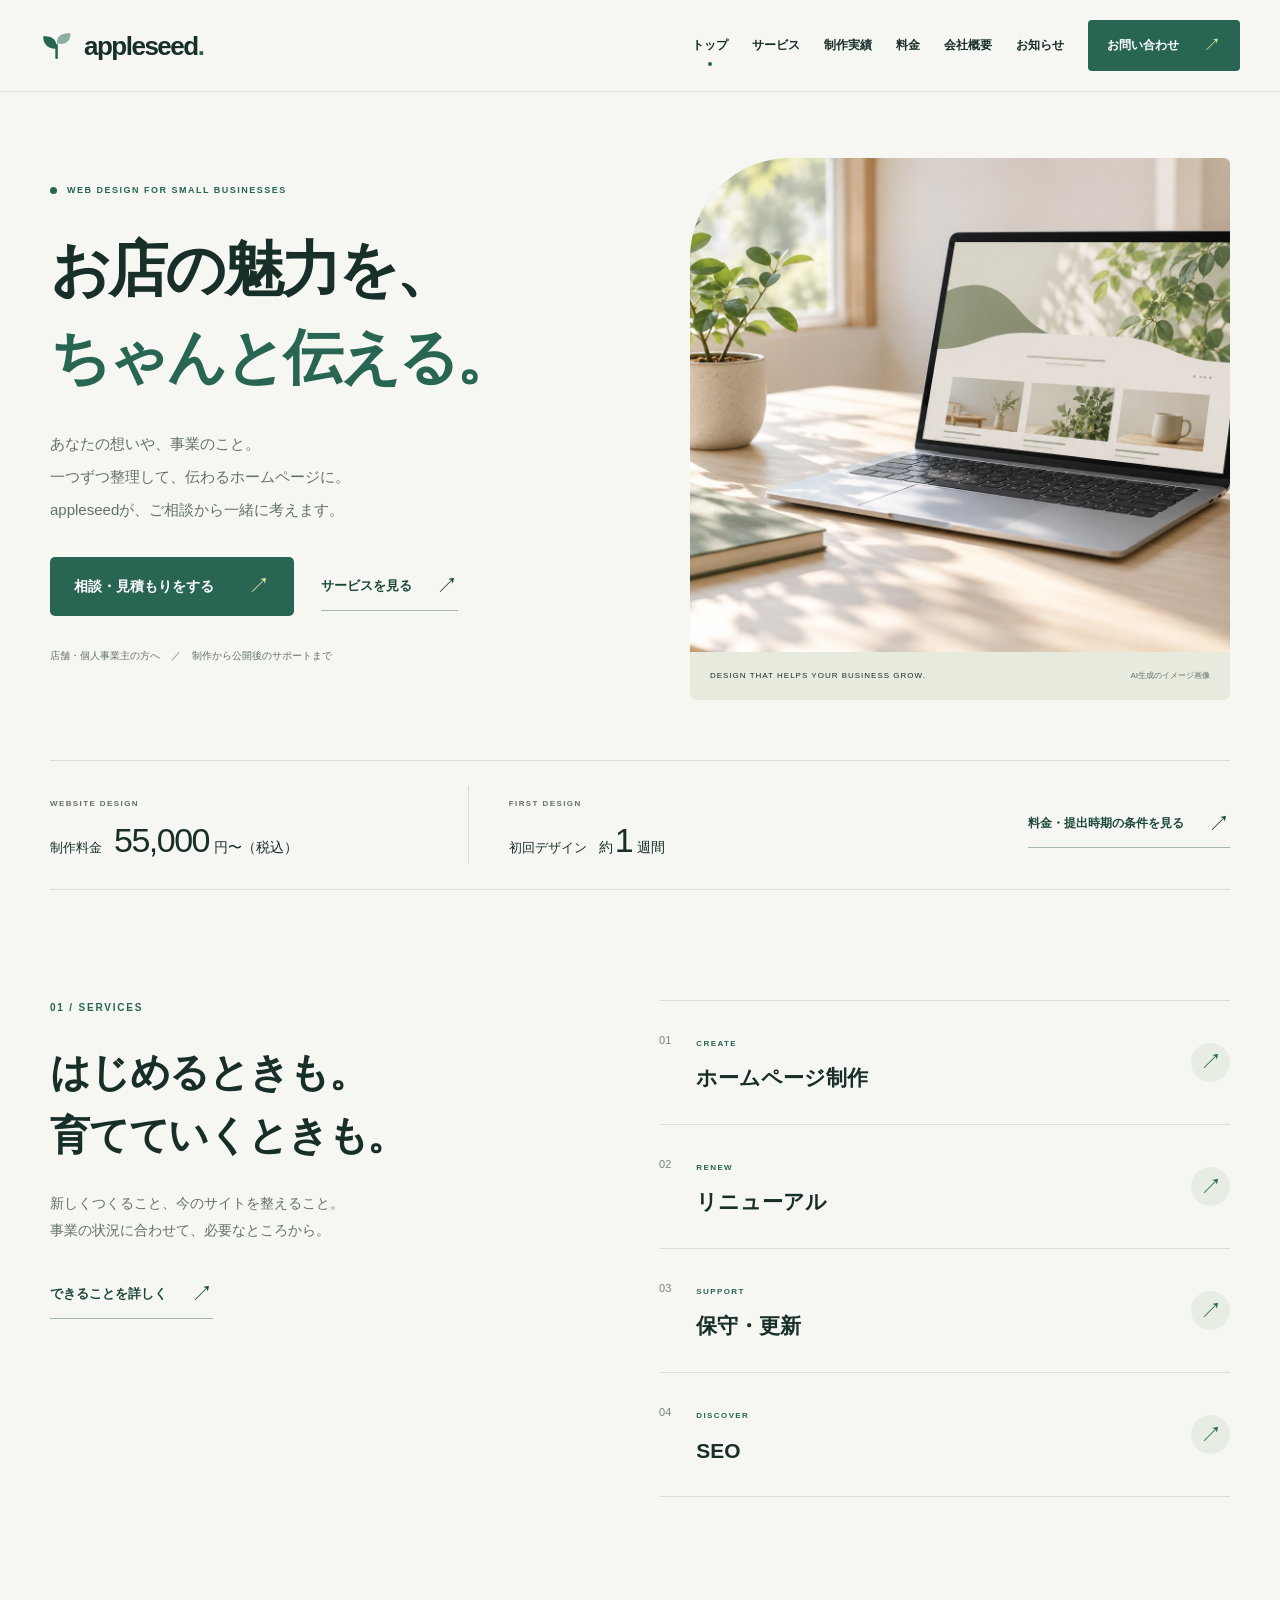
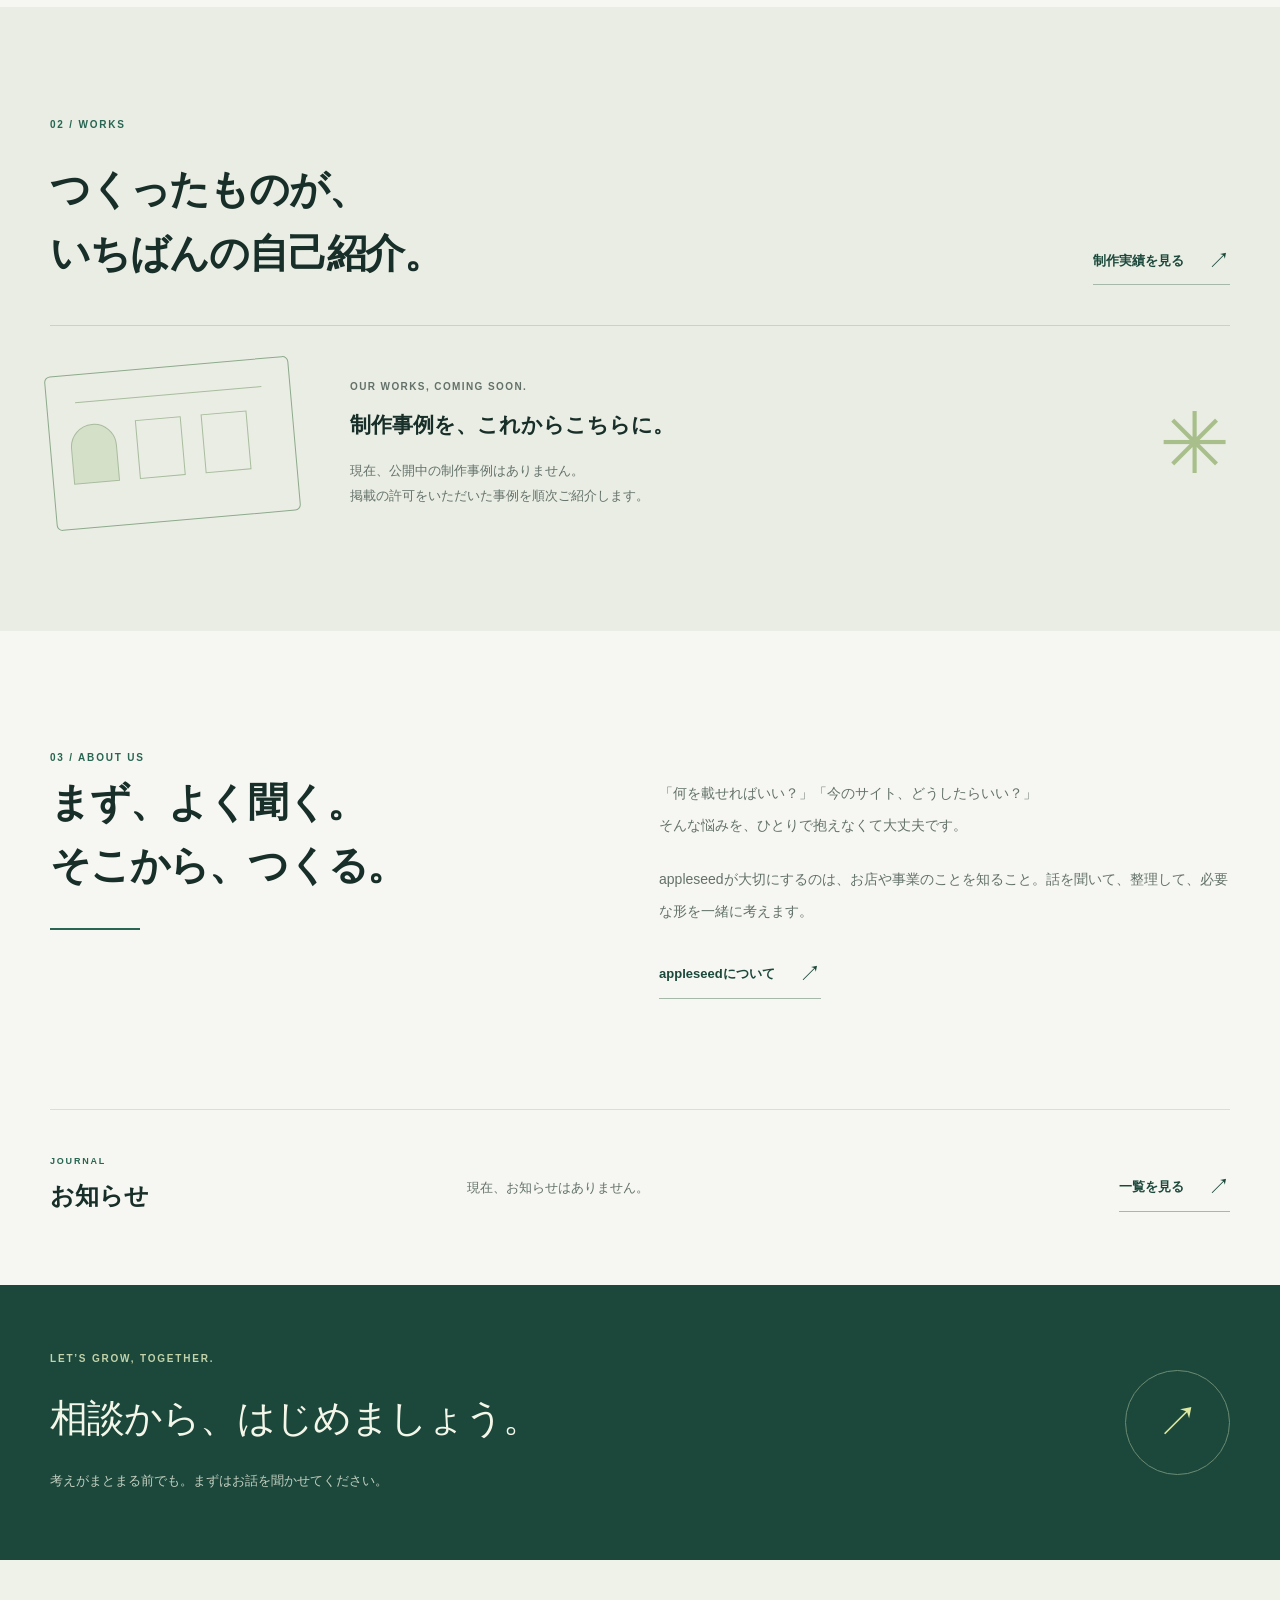
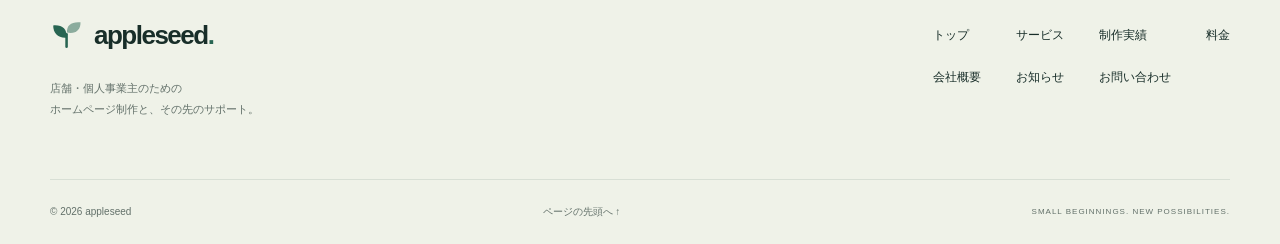
==== commit 40888bc3: "Add files via upload" ====
--- a/index.html
+++ b/index.html
@@ -11,7 +11,7 @@
 <nav id="primary-nav" class="primary-nav" aria-label="メインナビゲーション"><a href="index.html" aria-current="page">トップ</a><a href="services.html">サービス</a><a href="works.html">制作実績</a><a href="pricing.html">料金</a><a href="about.html">会社概要</a><a href="news.html">お知らせ</a><a class="nav-contact" href="contact.html">お問い合わせ <span class="arrow" aria-hidden="true">↗</span></a></nav>
 </div></header><main id="main">
 <section class="wrap home-hero"><div class="hero-copy"><p class="eyebrow"><span class="status-dot"></span>WEB DESIGN FOR SMALL BUSINESSES</p><h1>お店の魅力を、<br><span>ちゃんと伝える。</span></h1><p class="hero-description">あなたの想いや、事業のこと。<br>一つずつ整理して、伝わるホームページに。<br>appleseedが、ご相談から一緒に考えます。</p><div class="hero-actions"><a class="button button-primary" href="contact.html">相談・見積もりをする<span class="arrow" aria-hidden="true">↗</span></a><a class="text-link" href="services.html">サービスを見る<span class="arrow" aria-hidden="true">↗</span></a></div><p class="hero-audience">店舗・個人事業主の方へ <span>／</span> 制作から公開後のサポートまで</p></div><figure class="hero-photo"><img src="assets/images/website-desk.png" width="1536" height="1024" fetchpriority="high" alt="自然光の差す机にノートパソコンと緑を配したイメージ"><figcaption>DESIGN THAT HELPS YOUR BUSINESS GROW.<span>AI生成のイメージ画像</span></figcaption></figure></section>
-<div class="wrap"><div class="facts-bar"><div><span class="tiny-label">WEBSITE DESIGN</span><p>制作料金 <strong>55,000</strong><span>円〜（税込）</span></p></div><div><span class="tiny-label">FIRST DESIGN</span><p>初回デザイン <strong>約1</strong><span>週間</span></p></div><a class="text-link" href="pricing.html">料金・提出時期の条件を見る<span class="arrow" aria-hidden="true">↗</span></a></div></div>
+<div class="wrap"><div class="facts-bar"><div><span class="tiny-label">WEBSITE DESIGN</span><p>制作料金 <strong>55,000</strong><span>円〜（税込）</span></p></div><div><span class="tiny-label">FIRST DESIGN</span><p>初回デザイン <strong><span class="approx">約</span>1</strong><span>週間</span></p></div><a class="text-link" href="pricing.html">料金・提出時期の条件を見る<span class="arrow" aria-hidden="true">↗</span></a></div></div>
 <section class="wrap section home-services"><div class="section-intro"><p class="eyebrow">01 / SERVICES</p><h2>はじめるときも。<br>育てていくときも。</h2><p>新しくつくること、今のサイトを整えること。<br>事業の状況に合わせて、必要なところから。</p><a class="text-link" href="services.html">できることを詳しく<span class="arrow" aria-hidden="true">↗</span></a></div><div class="service-preview-list"><a class="service-preview-row" href="services.html#service-01"><span class="row-number">01</span><div><span class="tiny-label">CREATE</span><h3>ホームページ制作</h3></div><span class="arrow" aria-hidden="true">↗</span></a><a class="service-preview-row" href="services.html#service-02"><span class="row-number">02</span><div><span class="tiny-label">RENEW</span><h3>リニューアル</h3></div><span class="arrow" aria-hidden="true">↗</span></a><a class="service-preview-row" href="services.html#service-03"><span class="row-number">03</span><div><span class="tiny-label">SUPPORT</span><h3>保守・更新</h3></div><span class="arrow" aria-hidden="true">↗</span></a><a class="service-preview-row" href="services.html#service-04"><span class="row-number">04</span><div><span class="tiny-label">DISCOVER</span><h3>SEO</h3></div><span class="arrow" aria-hidden="true">↗</span></a></div></section>
 <section class="works-teaser"><div class="wrap section"><div class="section-heading"><div><p class="eyebrow">02 / WORKS</p><h2>つくったものが、<br>いちばんの自己紹介。</h2></div><a class="text-link" href="works.html">制作実績を見る<span class="arrow" aria-hidden="true">↗</span></a></div><div class="works-placeholder"><div class="outline-browser" aria-hidden="true"><span></span><i></i><i></i><i></i></div><div><p class="tiny-label">OUR WORKS, COMING SOON.</p><h3>制作事例を、これからこちらに。</h3><p>現在、公開中の制作事例はありません。<br>掲載の許可をいただいた事例を順次ご紹介します。</p></div><span class="placeholder-flower" aria-hidden="true">✳</span></div></div></section>
 <section class="wrap section home-about"><div class="about-statement"><span class="eyebrow">03 / ABOUT US</span><h2>まず、よく聞く。<br>そこから、つくる。</h2><div class="statement-line"></div></div><div class="about-message"><p>「何を載せればいい？」「今のサイト、どうしたらいい？」<br>そんな悩みを、ひとりで抱えなくて大丈夫です。</p><p>appleseedが大切にするのは、お店や事業のことを知ること。話を聞いて、整理して、必要な形を一緒に考えます。</p><a class="text-link" href="about.html">appleseedについて<span class="arrow" aria-hidden="true">↗</span></a></div></section>
--- a/assets/css/style.css
+++ b/assets/css/style.css
@@ -91,7 +91,9 @@
 .facts-bar > div + div { border-left: 1px solid var(--line); padding-left: 40px; }
 .facts-bar .tiny-label { font-size: 8px; }
 .facts-bar p { margin-top: 3px; font-size: 13px; display: flex; align-items: baseline; gap: 12px; }
-.facts-bar strong { font-size: 34px; font-weight: 500; line-height: 1.35; letter-spacing: -1.5px; }
+.facts-bar strong { font-size: 34px; font-weight: 500; line-height: 1.35; letter-spacing: -1.5px; }
+.facts-bar strong .approx { font-size: 14px; letter-spacing: 0; margin-right: 2px; }
+@media (max-width: 700px) { .facts-bar strong .approx { font-size: 11px; } }
 .facts-bar p > span { margin-left: -7px; font-size: 14px; }
 .facts-bar > a { justify-self: end; font-size: 12px; }
 .section h2, .section-heading h2 { font-size: clamp(28px,3.1vw,40px); line-height: 1.6; letter-spacing: -1.2px; }
